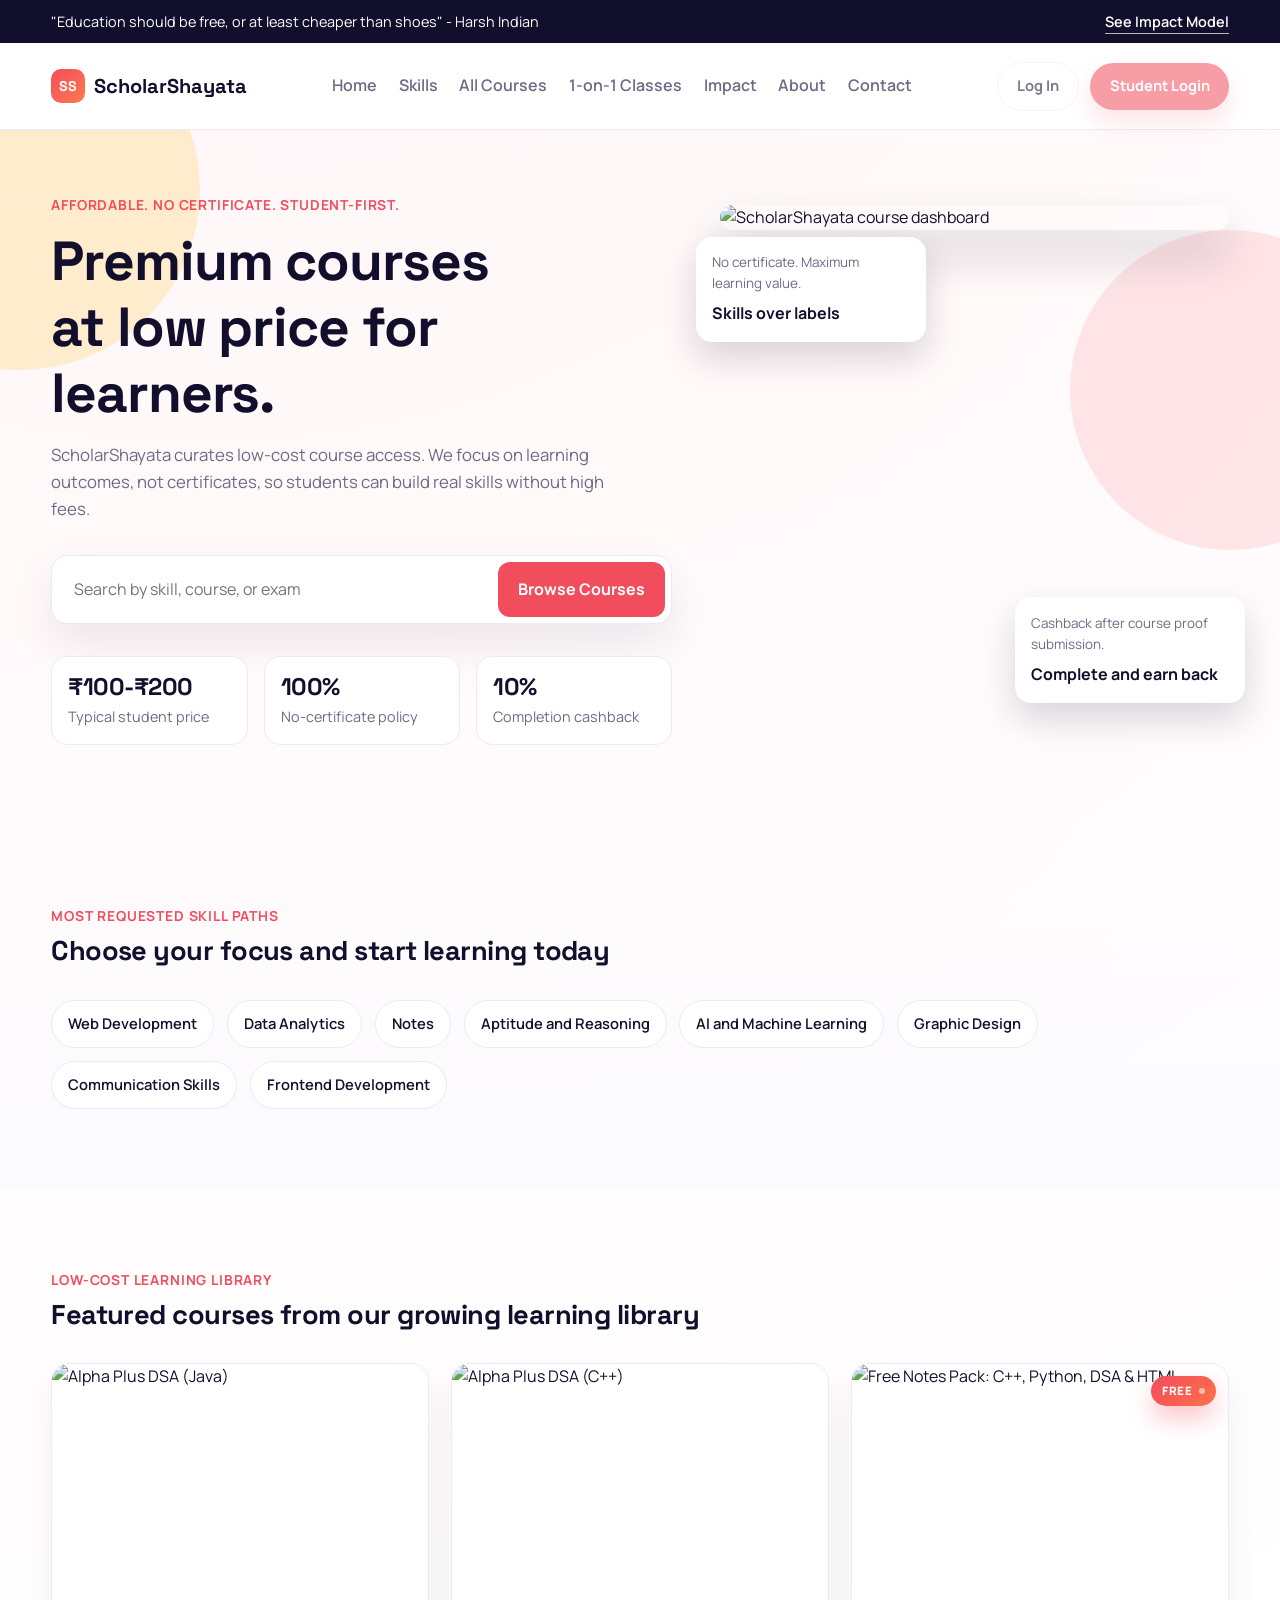
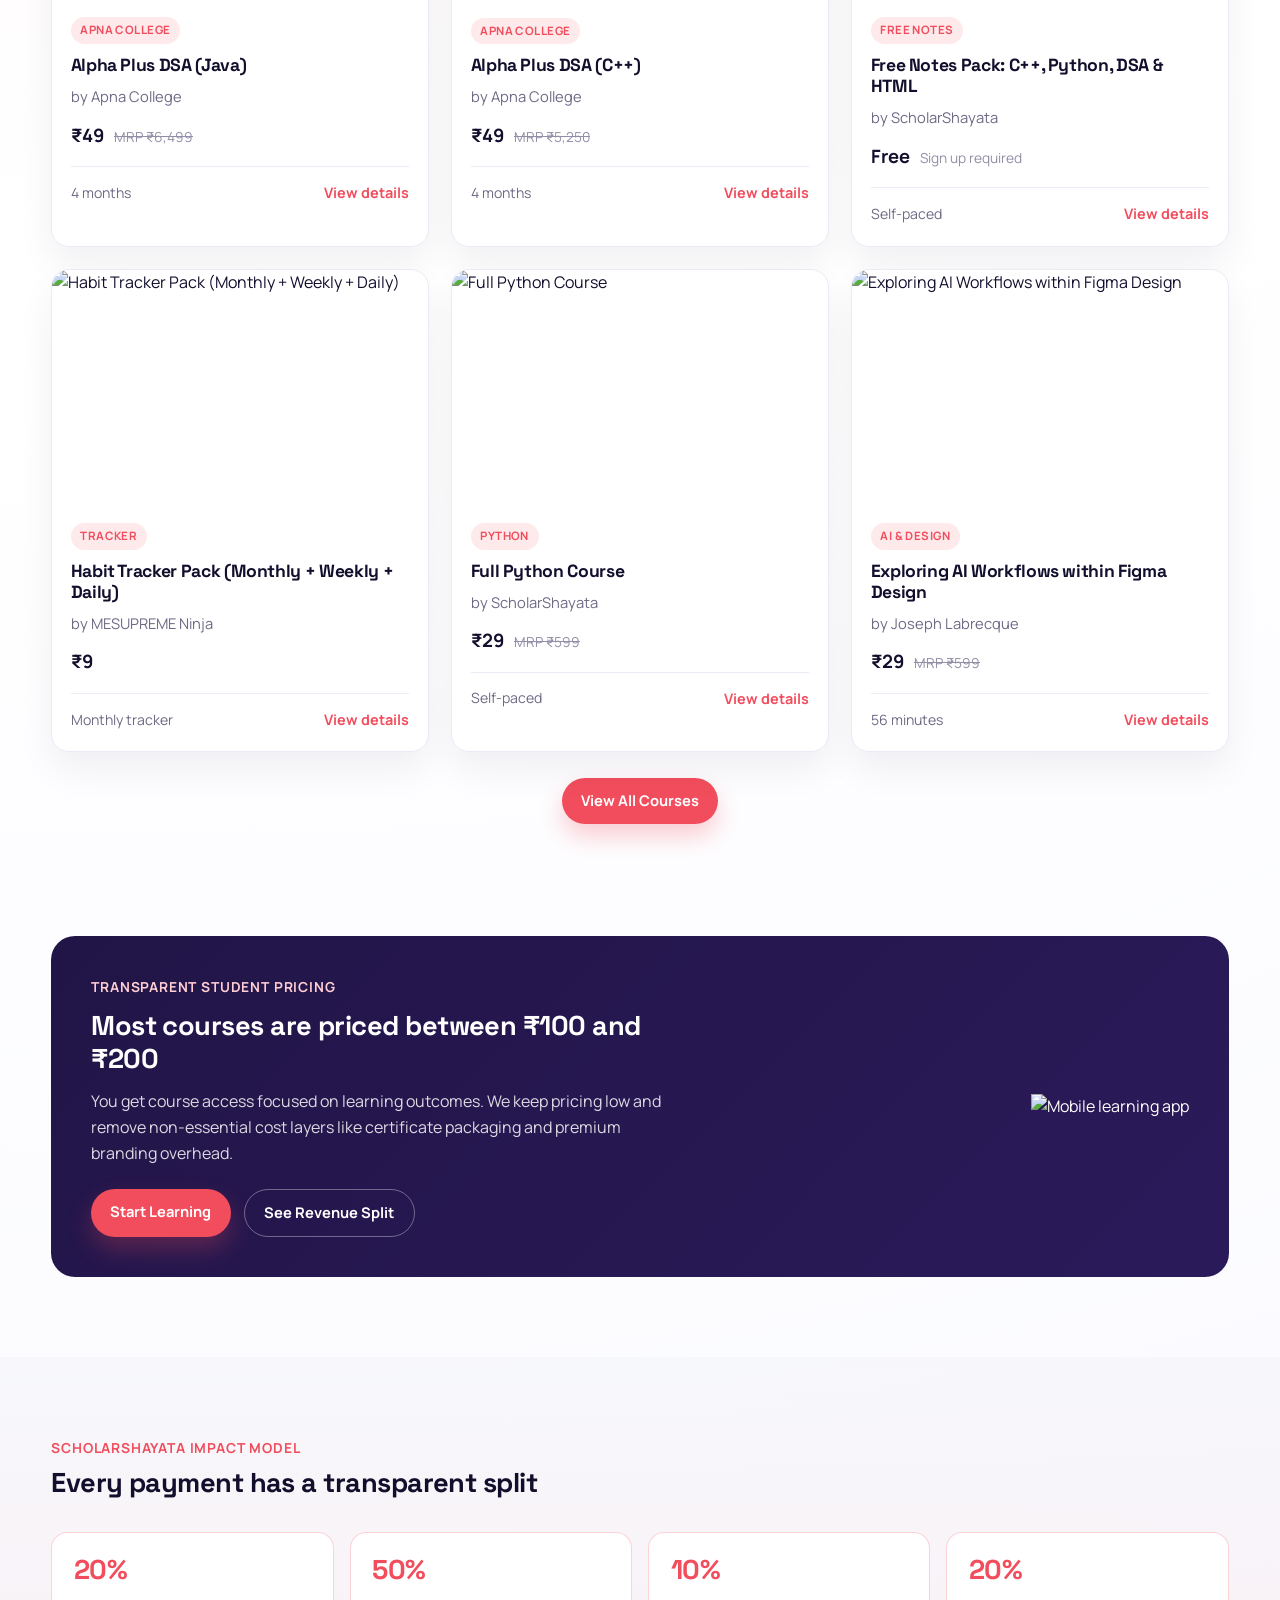
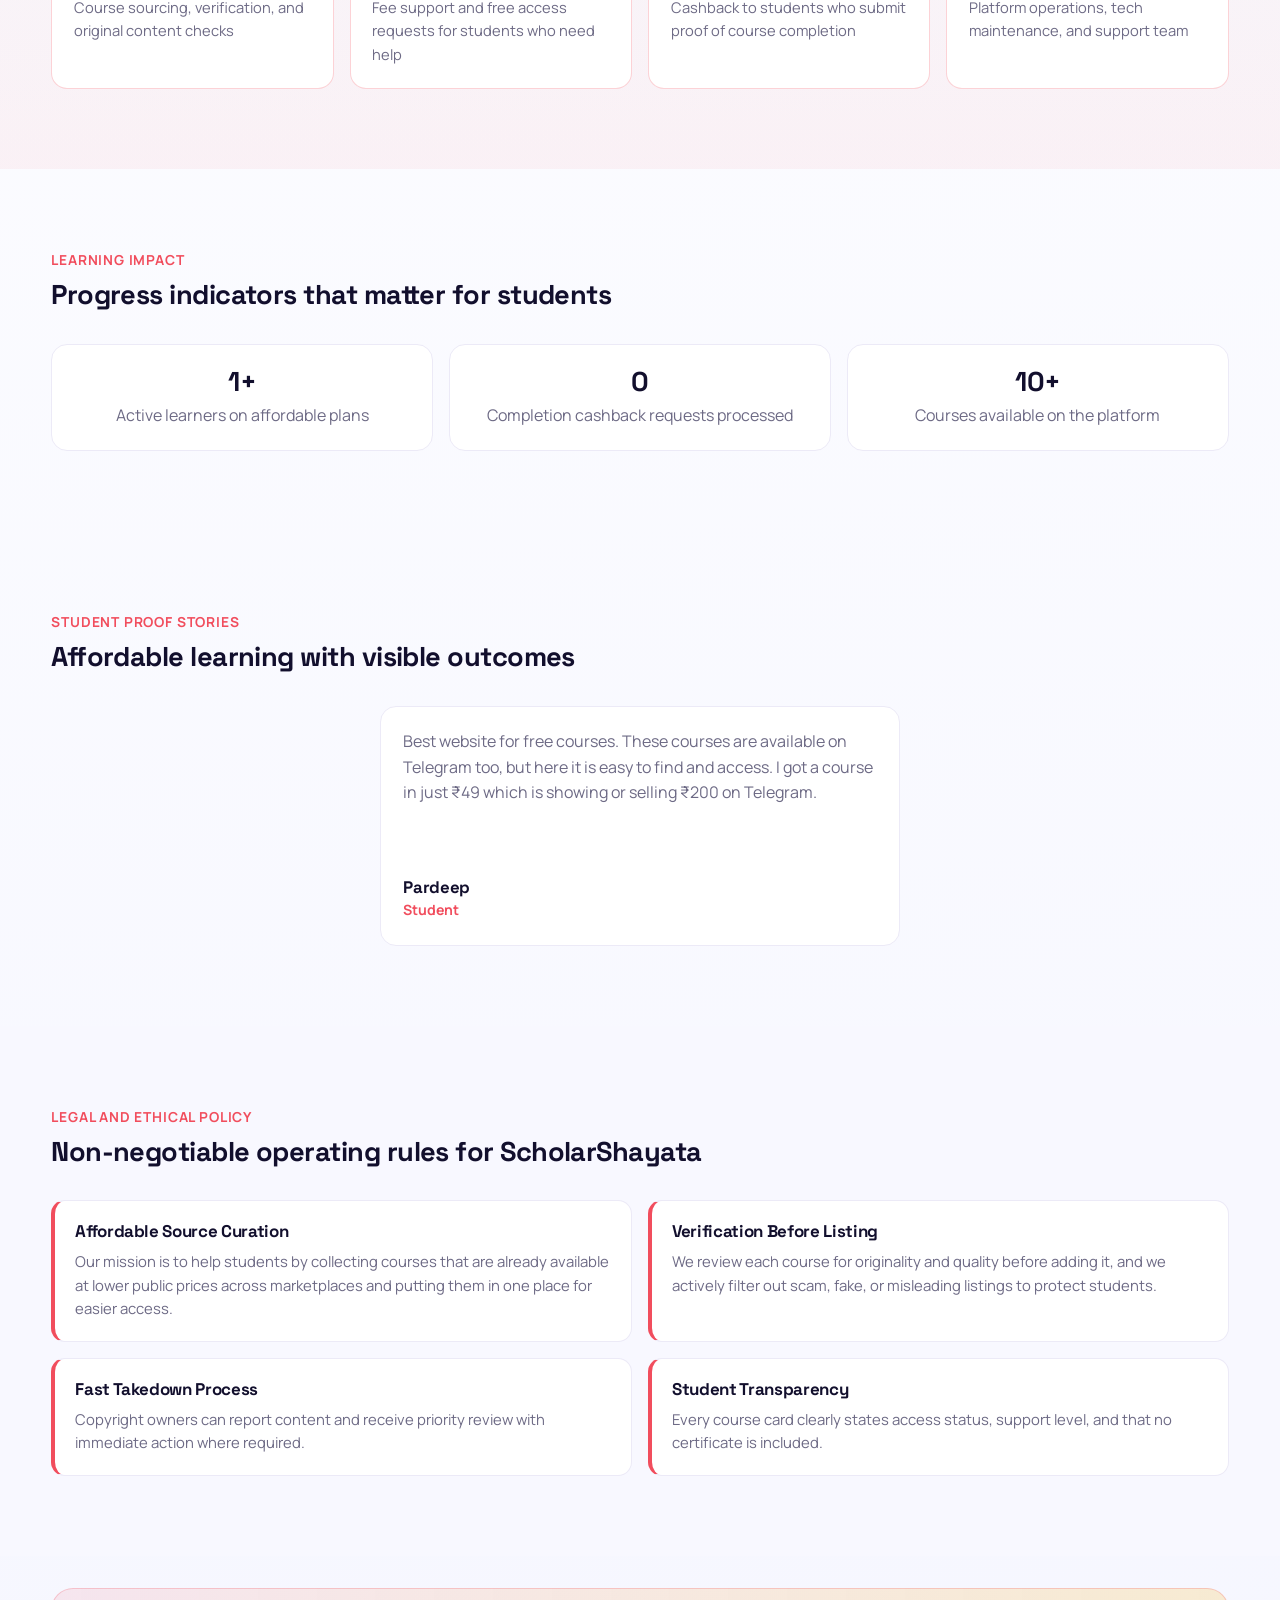
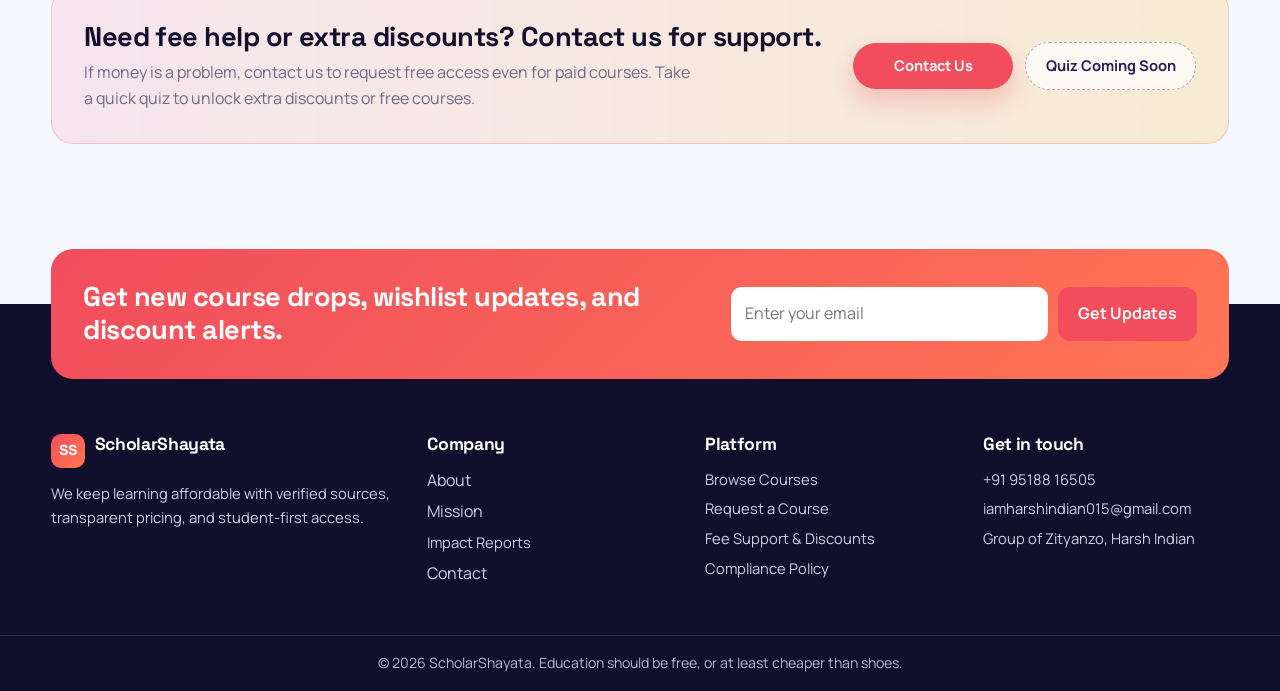
==== index.html @ f51c7b34 "Uploaded files" ====
﻿<!doctype html>
<html lang="en">
  <head>
    <meta charset="UTF-8" />
    <meta name="viewport" content="width=device-width, initial-scale=1.0" />
    <title>ScholarShayata | Affordable No-Certificate Learning</title>
    <link rel="preconnect" href="https://fonts.googleapis.com" />
    <link rel="preconnect" href="https://fonts.gstatic.com" crossorigin />
    <link
      href="https://fonts.googleapis.com/css2?family=Manrope:wght@400;500;600;700;800&family=Space+Grotesk:wght@500;700&display=swap"
      rel="stylesheet"
    />
    <link rel="stylesheet" href="style.css" />
  </head>
  <body>
    <div class="top-strip">
      <div class="container strip-content">
        <p>
          "Education should be free, or at least cheaper than shoes" - Harsh
          Indian
        </p>
        <a href="#model">See Impact Model</a>
      </div>
    </div>

    <header class="site-header" id="top">
      <div class="container nav-wrap">
        <a class="brand" href="#top">
          <span class="brand-mark">SS</span>
          <span>ScholarShayata</span>
        </a>

        <button
          class="menu-toggle"
          data-menu-button
          aria-expanded="false"
          aria-controls="site-nav"
        >
          Menu
        </button>

        <nav class="site-nav" id="site-nav" data-nav>
          <a href="#home">Home</a>
          <a href="#categories">Skills</a>
          <a href="courses.html">All Courses</a>
          <a href="one-to-one.html">1-on-1 Classes</a>
          <a href="#impact">Impact</a>
          <a href="#" data-dialog-open="about-dialog">About</a>
          <a href="#" data-dialog-open="contact-dialog">Contact</a>
        </nav>

        <div class="nav-actions">
          <a class="ghost-btn is-disabled" href="#" aria-disabled="true"
            >Log In</a
          >
          <a class="solid-btn is-disabled" href="#" aria-disabled="true"
            >Student Login</a
          >
        </div>
      </div>
    </header>

    <main>
      <section class="hero section" id="home">
        <div class="container hero-grid">
          <div class="hero-copy">
            <p class="eyebrow">Affordable. No certificate. Student-first.</p>
            <h1>Premium courses at low price for learners.</h1>
            <p class="hero-text">
              ScholarShayata curates low-cost course access. We focus on
              learning outcomes, not certificates, so students can build real
              skills without high fees.
            </p>

            <form class="search-box" action="courses.html" method="get">
              <input
                type="text"
                name="q"
                placeholder="Search by skill, course, or exam"
                aria-label="Search courses"
              />
              <button type="submit">Browse Courses</button>
            </form>

            <div class="hero-metrics">
              <article>
                <h3>₹100-₹200</h3>
                <p>Typical student price</p>
              </article>
              <article>
                <h3 class="count-up" data-count-end="100" data-count-suffix="%">
                  100%
                </h3>
                <p>No-certificate policy</p>
              </article>
              <article>
                <h3 class="count-up" data-count-end="10" data-count-suffix="%">
                  10%
                </h3>
                <p>Completion cashback</p>
              </article>
            </div>
          </div>

          <div class="hero-media">
            <img
              src="./assets/images/course_image8.jpg"
              alt="ScholarShayata course dashboard"
              class="hero-main-image"
            />

            <article class="floating-card card-one">
              <p>No certificate. Maximum learning value.</p>
              <strong>Skills over labels</strong>
            </article>

            <article class="floating-card card-two">
              <p>Cashback after course proof submission.</p>
              <strong>Complete and earn back</strong>
            </article>
          </div>
        </div>
      </section>

      <section class="topics section" id="categories">
        <div class="container">
          <div class="section-head">
            <p class="eyebrow">Most Requested Skill Paths</p>
            <h2>Choose your focus and start learning today</h2>
          </div>

          <div class="topic-pills" data-topic-pills>
            <a href="#courses" data-topic="Web Development">Web Development</a>
            <a href="#courses" data-topic="Data Analytics">Data Analytics</a>
            <a href="#courses" data-topic="Notes">Notes</a>
            <a href="#courses" data-topic="Aptitude and Reasoning"
              >Aptitude and Reasoning</a
            >
            <a href="#courses" data-topic="AI and Machine Learning"
              >AI and Machine Learning</a
            >
            <a href="#courses" data-topic="Graphic Design">Graphic Design</a>
            <a href="#courses" data-topic="Communication Skills"
              >Communication Skills</a
            >
            <a href="#courses" data-topic="Frontend Development"
              >Frontend Development</a
            >
          </div>
        </div>
      </section>

      <section class="courses section" id="courses">
        <div class="container">
          <div class="section-head">
            <p class="eyebrow">Low-Cost Learning Library</p>
            <h2>Featured courses from our growing learning library</h2>
          </div>

          <div class="course-grid" data-featured-courses></div>

          <div class="section-cta">
            <a class="solid-btn" href="courses.html">View All Courses</a>
          </div>
        </div>
      </section>

      <section class="journey section" id="pricing">
        <div class="container journey-panel">
          <div>
            <p class="eyebrow light">Transparent student pricing</p>
            <h2>Most courses are priced between ₹100 and ₹200</h2>
            <p>
              You get course access focused on learning outcomes. We keep
              pricing low and remove non-essential cost layers like certificate
              packaging and premium branding overhead.
            </p>
            <div class="journey-actions">
              <a class="solid-btn" href="#">Start Learning</a>
              <a class="ghost-btn light-border" href="#model"
                >See Revenue Split</a
              >
            </div>
          </div>
          <img src="./assets/images/view_plans.png" alt="Mobile learning app" />
        </div>
      </section>

      <section class="model section" id="model">
        <div class="container">
          <div class="section-head">
            <p class="eyebrow">ScholarShayata Impact Model</p>
            <h2>Every payment has a transparent split</h2>
          </div>

          <div class="breakdown-grid">
            <article class="breakdown-card">
              <h3 class="count-up" data-count-end="20" data-count-suffix="%">
                20%
              </h3>
              <p>Course sourcing, verification, and original content checks</p>
            </article>
            <article class="breakdown-card">
              <h3 class="count-up" data-count-end="50" data-count-suffix="%">
                50%
              </h3>
              <p>
                Fee support and free access requests for students who need help
              </p>
            </article>
            <article class="breakdown-card">
              <h3 class="count-up" data-count-end="10" data-count-suffix="%">
                10%
              </h3>
              <p>Cashback to students who submit proof of course completion</p>
            </article>
            <article class="breakdown-card">
              <h3 class="count-up" data-count-end="20" data-count-suffix="%">
                20%
              </h3>
              <p>Platform operations, tech maintenance, and support team</p>
            </article>
          </div>
        </div>
      </section>

      <section class="stats section" id="impact">
        <div class="container">
          <div class="section-head">
            <p class="eyebrow">Learning Impact</p>
            <h2>Progress indicators that matter for students</h2>
          </div>

          <div class="stats-grid">
            <article>
              <h3 class="count-up" data-count-end="1" data-count-suffix="+">
                1+
              </h3>
              <p>Active learners on affordable plans</p>
            </article>
            <article>
              <h3 class="count-up" data-count-end="0">0</h3>
              <p>Completion cashback requests processed</p>
            </article>
            <article>
              <h3 class="count-up" data-count-end="10" data-count-suffix="+">
                10+
              </h3>
              <p>Courses available on the platform</p>
            </article>
          </div>
        </div>
      </section>

      <section class="testimonials section" id="testimonials">
        <div class="container">
          <div class="section-head">
            <p class="eyebrow">Student Proof Stories</p>
            <h2>Affordable learning with visible outcomes</h2>
          </div>

          <div class="testimonial-grid">
            <article class="testimonial-card">
              <p>
                Best website for free courses. These courses are available on
                Telegram too, but here it is easy to find and access. I got a
                course in just ₹49 which is showing or selling ₹200 on Telegram.
              </p>
              <div>
                <h3>Pardeep</h3>
                <span>Student</span>
              </div>
            </article>
          </div>
        </div>
      </section>

      <section class="compliance section" id="compliance">
        <div class="container">
          <div class="section-head">
            <p class="eyebrow">Legal and Ethical Policy</p>
            <h2>Non-negotiable operating rules for ScholarShayata</h2>
          </div>

          <div class="compliance-grid">
            <article class="compliance-card">
              <h3>Affordable Source Curation</h3>
              <p>
                Our mission is to help students by collecting courses that are
                already available at lower public prices across marketplaces and
                putting them in one place for easier access.
              </p>
            </article>
            <article class="compliance-card">
              <h3>Verification Before Listing</h3>
              <p>
                We review each course for originality and quality before adding
                it, and we actively filter out scam, fake, or misleading
                listings to protect students.
              </p>
            </article>
            <article class="compliance-card">
              <h3>Fast Takedown Process</h3>
              <p>
                Copyright owners can report content and receive priority review
                with immediate action where required.
              </p>
            </article>
            <article class="compliance-card">
              <h3>Student Transparency</h3>
              <p>
                Every course card clearly states access status, support level,
                and that no certificate is included.
              </p>
            </article>
          </div>
        </div>
      </section>

      <section class="quiz section">
        <div class="container quiz-panel">
          <div class="quiz-copy">
            <h2>Need fee help or extra discounts? Contact us for support.</h2>
            <p>
              If money is a problem, contact us to request free access even for
              paid courses. Take a quick quiz to unlock extra discounts or free
              courses.
            </p>
          </div>
          <div class="quiz-actions">
            <a class="solid-btn" href="#" data-dialog-open="contact-dialog"
              >Contact Us</a
            >
            <a class="ghost-btn light-border is-disabled" href="#"
              >Quiz Coming Soon</a
            >
          </div>
        </div>
      </section>
    </main>

    <footer class="site-footer" id="contact">
      <section class="newsletter">
        <div class="container newsletter-panel">
          <h2>Get new course drops, wishlist updates, and discount alerts.</h2>
          <form action="#" method="post">
            <input
              type="email"
              placeholder="Enter your email"
              aria-label="Email"
            />
            <button type="submit">Get Updates</button>
          </form>
        </div>
      </section>

      <div class="container footer-grid">
        <article>
          <div class="footer-brand">
            <span class="brand-mark">SS</span>
            <h3>ScholarShayata</h3>
          </div>
          <p>
            We keep learning affordable with verified sources, transparent
            pricing, and student-first access.
          </p>
        </article>

        <article>
          <h3>Company</h3>
          <button
            type="button"
            class="footer-link-btn"
            data-dialog-open="about-dialog"
          >
            About
          </button>
          <button
            type="button"
            class="footer-link-btn"
            data-dialog-open="mission-dialog"
          >
            Mission
          </button>
          <a href="#impact">Impact Reports</a>
          <button
            type="button"
            class="footer-link-btn"
            data-dialog-open="contact-dialog"
          >
            Contact
          </button>
        </article>

        <article>
          <h3>Platform</h3>
          <a href="#courses">Browse Courses</a>
          <a href="#">Request a Course</a>
          <a href="#">Fee Support & Discounts</a>
          <a href="#compliance">Compliance Policy</a>
        </article>

        <article>
          <h3>Get in touch</h3>
          <a href="tel:+919518816505">+91 95188 16505</a>
          <a href="mailto:iamharshindian015@gmail.com"
            >iamharshindian015@gmail.com</a
          >
          <p>Group of Zityanzo, Harsh Indian</p>
        </article>
      </div>

      <div class="copyright">
        <p>
          &copy; <span id="year"></span> ScholarShayata. Education should be
          free, or at least cheaper than shoes.
        </p>
      </div>
    </footer>

    <div
      class="dialog-overlay"
      data-dialog="about-dialog"
      role="dialog"
      aria-modal="true"
      aria-labelledby="about-dialog-title"
      hidden
    >
      <div class="dialog-card" role="document">
        <button
          type="button"
          class="dialog-close"
          data-dialog-close
          aria-label="Close dialog"
        >
          &times;
        </button>

        <div class="dialog-brand">
          <span class="brand-mark">SS</span>
          <div>
            <p class="dialog-brand-name">ScholarShayata</p>
            <p class="dialog-brand-tagline">
              Education should be free, or at least cheaper than shoes.
            </p>
          </div>
        </div>

        <h2 id="about-dialog-title">About ScholarShayata</h2>
        <p>
          First of all, thanks to Lord Krishna for giving me this idea and
          direction.
        </p>

        <p>
          I am Harsh Indian, an educator at Hartron, and I created
          ScholarShayata for students who want to learn and improve their skills
          but cannot afford high-priced courses.
        </p>
        <p>
          While teaching, I kept seeing the same problem again and again:
          serious students were ready to work hard, but pricing blocked their
          learning path. Many learners from financially limited backgrounds had
          to skip valuable skill courses even when those skills could change
          their future.
        </p>
        <p>
          I also observed that many course bundles are already circulating on
          Telegram and other online platforms at much lower prices, often half
          of the original amount or around Rs 400 to Rs 500. Students still try
          to buy from such places, but many cannot find trusted sources and are
          frequently trapped in fraud or fake delivery.
        </p>
        <p class="dialog-highlight">
          My main intention is not to build a money-making business. My first
          priority is to help students access learning at affordable cost.
        </p>
        <p>
          I understand this area can raise legal and ethical concerns, and I
          take that seriously. ScholarShayata is being shaped to stay
          transparent, reduce fraud for students, and operate in a responsible
          direction over time.
        </p>
        <p>
          In simple words: if taking from others is wrong, then exploitation and
          fraud against students is also wrong. This platform exists to protect
          learners and make skill education more reachable.
        </p>
      </div>
    </div>

    <div
      class="dialog-overlay"
      data-dialog="mission-dialog"
      role="dialog"
      aria-modal="true"
      aria-labelledby="mission-dialog-title"
      hidden
    >
      <div class="dialog-card" role="document">
        <button
          type="button"
          class="dialog-close"
          data-dialog-close
          aria-label="Close dialog"
        >
          &times;
        </button>

        <div class="dialog-brand">
          <span class="brand-mark">SS</span>
          <div>
            <p class="dialog-brand-name">ScholarShayata</p>
            <p class="dialog-brand-tagline">
              Education should be free, or at least cheaper than shoes.
            </p>
          </div>
        </div>

        <h2 id="mission-dialog-title">Our Mission</h2>

        <p>
          Our mission is simple: help students build skills through affordable
          courses when high prices become a barrier.
        </p>
        <p class="dialog-highlight">
          Our main priority is to help students, not to make money.
        </p>
        <p>
          Revenue, payouts, and donations are intended to stay transparent so
          students can trust the platform. ScholarShayata is designed as a
          non-profit style initiative focused on access and skill growth.
        </p>
      </div>
    </div>

    <div
      class="dialog-overlay"
      data-dialog="contact-dialog"
      role="dialog"
      aria-modal="true"
      aria-labelledby="contact-dialog-title"
      hidden
    >
      <div class="dialog-card contact-dialog-card" role="document">
        <button
          type="button"
          class="dialog-close"
          data-dialog-close
          aria-label="Close dialog"
        >
          &times;
        </button>

        <div class="dialog-brand">
          <span class="brand-mark">SS</span>
          <div>
            <p class="dialog-brand-name">ScholarShayata</p>
            <p class="dialog-brand-tagline">
              Education should be free, or at least cheaper than shoes.
            </p>
          </div>
        </div>

        <h2 id="contact-dialog-title" data-contact-dialog-title>
          We will contact you ASAP
        </h2>
        <p>
          Fill this form and we will connect with you quickly. Share your basic
          details and choose one preferred contact method.
        </p>

        <form class="contact-dialog-form" data-contact-form>
          <input
            type="hidden"
            name="form_title"
            value="We will contact you ASAP"
            data-contact-form-title
          />
          <input
            type="hidden"
            name="request_type"
            value="general"
            data-contact-request-type
          />
          <input type="hidden" name="course_title" value="" data-course-title />
          <input type="hidden" name="course_price" value="" data-course-price />
          <input
            type="hidden"
            name="payment_method"
            value=""
            data-payment-method
          />
          <label class="form-field">
            <span>Name</span>
            <input
              type="text"
              name="name"
              placeholder="Enter your name"
              required
            />
          </label>

          <fieldset class="contact-method gender-method">
            <legend>Gender</legend>

            <label class="contact-method-option">
              <input type="radio" name="gender" value="male" required />
              <span>Male</span>
            </label>

            <label class="contact-method-option">
              <input type="radio" name="gender" value="female" required />
              <span>Female</span>
            </label>

            <label class="contact-method-option">
              <input type="radio" name="gender" value="other" required />
              <span>Other</span>
            </label>
          </fieldset>

          <fieldset class="contact-method">
            <legend>Preferred Contact Method</legend>

            <label class="contact-method-option">
              <input
                type="radio"
                name="contact_method"
                value="email"
                checked
                required
              />
              <span>Email</span>
            </label>

            <label class="contact-method-option">
              <input type="radio" name="contact_method" value="phone" />
              <span>WhatsApp Number</span>
            </label>
          </fieldset>

          <label class="form-field" data-contact-field="email">
            <span>Email Address</span>
            <input
              type="email"
              name="email"
              placeholder="Enter your email"
              autocomplete="email"
              required
            />
          </label>

          <label class="form-field" data-contact-field="phone" hidden>
            <span>WhatsApp Number</span>
            <input
              type="tel"
              name="phone"
              placeholder="Enter your WhatsApp number"
              inputmode="numeric"
              pattern="[0-9]{10}"
            />
          </label>

          <button type="submit" class="solid-btn contact-submit">Submit</button>
          <p
            class="contact-form-message"
            data-contact-message
            aria-live="polite"
          >
            &nbsp;
          </p>
        </form>

        <div class="dialog-contact-links">
          <h3>Direct Contact</h3>
          <div class="dialog-contact-icons">
            <a
              class="icon-link"
              href="tel:+919518816505"
              aria-label="Call +91 95188 16505"
              title="+91 95188 16505"
            >
              <svg viewBox="0 0 24 24" aria-hidden="true">
                <path
                  d="M6.7 3.3 9.2 2l3 4.4-2.2 2.2a14.9 14.9 0 0 0 5.4 5.4l2.2-2.2 4.4 3-1.3 2.5a2.4 2.4 0 0 1-2.5 1.3c-7.2-1.2-12.8-6.8-14-14a2.4 2.4 0 0 1 1.3-2.3Z"
                />
              </svg>
            </a>
            <a
              class="icon-link"
              href="mailto:iamharshindian015@gmail.com"
              aria-label="Email iamharshindian015@gmail.com"
              title="iamharshindian015@gmail.com"
            >
              <svg viewBox="0 0 24 24" aria-hidden="true">
                <rect x="3" y="5" width="18" height="14" rx="2" />
                <path d="m4 7 8 6 8-6" />
              </svg>
            </a>
            <a
              class="icon-link"
              href="https://www.instagram.com/harshxindian"
              target="_blank"
              rel="noopener noreferrer"
              aria-label="Instagram @harshxindian"
              title="@harshxindian"
            >
              <svg viewBox="0 0 24 24" aria-hidden="true">
                <rect x="3" y="3" width="18" height="18" rx="5" />
                <circle cx="12" cy="12" r="4.2" />
                <circle cx="17.3" cy="6.7" r="1.1" />
              </svg>
            </a>
          </div>
        </div>
      </div>
    </div>

    <div
      class="dialog-overlay"
      data-dialog="course-details-dialog"
      role="dialog"
      aria-modal="true"
      aria-labelledby="course-details-title"
      hidden
    >
      <div class="dialog-card course-details-dialog-card" role="document">
        <button
          type="button"
          class="dialog-close"
          data-dialog-close
          aria-label="Close dialog"
        >
          &times;
        </button>

        <div class="dialog-brand">
          <span class="brand-mark">SS</span>
          <div>
            <p class="dialog-brand-name">ScholarShayata</p>
            <p class="dialog-brand-tagline">
              Education should be free, or at least cheaper than shoes.
            </p>
          </div>
        </div>

        <h2 id="course-details-title">Course Details</h2>
        <p class="course-dialog-subtitle" data-course-dialog-subtitle>
          Detailed overview
        </p>
        <div data-course-dialog-content></div>
      </div>
    </div>

    <script src="courses-data.js"></script>
    <script src="https://cdn.jsdelivr.net/npm/@emailjs/browser@4/dist/email.min.js"></script>
    <script src="https://cdn.jsdelivr.net/npm/qrcodejs@1.0.0/qrcode.min.js"></script>
    <script src="script.js"></script>
  </body>
</html>
---- style.css ----
﻿:root {
  --ink: #120f2d;
  --ink-soft: #6d6a85;
  --accent: #f14d5d;
  --accent-dark: #d73146;
  --accent-warm: #ffb606;
  --surface: #ffffff;
  --surface-alt: #f8f8ff;
  --line: #eceaf7;
  --shadow: 0 20px 45px rgba(18, 15, 45, 0.08);
  --font-main: "Manrope", sans-serif;
  --font-accent: "Space Grotesk", sans-serif;
}

* {
  box-sizing: border-box;
  margin: 0;
  padding: 0;
}

html {
  scroll-behavior: smooth;
}

body {
  background: radial-gradient(circle at 15% -10%, #fff4f6 0, #fff 40%, #f4f5ff 100%);
  color: var(--ink);
  font-family: var(--font-main);
  line-height: 1.6;
}

body.dialog-open {
  overflow: hidden;
}

img {
  display: block;
  max-width: 100%;
}

a {
  color: inherit;
  text-decoration: none;
}

.container {
  margin-inline: auto;
  width: min(1180px, 92%);
}

.section {
  padding: 5rem 0;
}

.eyebrow {
  color: var(--accent);
  font-size: 0.86rem;
  font-weight: 700;
  letter-spacing: 0.06em;
  margin-bottom: 0.75rem;
  text-transform: uppercase;
}

.eyebrow.light {
  color: #ffced3;
}

h1,
h2,
h3 {
  font-family: var(--font-accent);
  letter-spacing: -0.02em;
  line-height: 1.2;
}

h2 {
  font-size: clamp(1.7rem, 2.1vw, 2.4rem);
}

.section-head {
  margin-bottom: 2rem;
}

.section-head p {
  margin-bottom: 0.5rem;
}

.section-head h2 {
  max-width: 50rem;
}

.section-cta {
  display: flex;
  justify-content: center;
  margin-top: 1.6rem;
}

.top-strip {
  background: var(--ink);
  color: #fff;
  font-size: 0.9rem;
  padding: 0.6rem 0;
}

.strip-content {
  align-items: center;
  display: flex;
  gap: 1rem;
  justify-content: space-between;
}

.strip-content a {
  border-bottom: 1px solid rgba(255, 255, 255, 0.7);
  font-weight: 600;
}

.site-header {
  background: rgba(255, 255, 255, 0.95);
  border-bottom: 1px solid var(--line);
  position: sticky;
  top: 0;
  z-index: 10;
}

.nav-wrap {
  align-items: center;
  display: flex;
  gap: 1.5rem;
  justify-content: space-between;
  min-height: 86px;
}

.brand {
  align-items: center;
  display: inline-flex;
  font-family: var(--font-accent);
  font-size: 1.25rem;
  font-weight: 700;
  gap: 0.55rem;
}

.brand-mark {
  align-items: center;
  background: linear-gradient(135deg, var(--accent), #ff7a4d);
  border-radius: 10px;
  color: #fff;
  display: inline-flex;
  font-size: 0.88rem;
  font-weight: 800;
  height: 34px;
  justify-content: center;
  letter-spacing: 0.02em;
  width: 34px;
}

.site-nav {
  align-items: center;
  display: flex;
  gap: 1.35rem;
}

.site-nav a {
  color: var(--ink-soft);
  font-weight: 600;
  transition: color 0.2s ease;
}

.site-nav a:hover {
  color: var(--accent);
}

.site-nav a.active {
  color: var(--accent);
}

.nav-actions {
  align-items: center;
  display: flex;
  gap: 0.7rem;
}

.solid-btn,
.ghost-btn {
  border-radius: 999px;
  display: inline-flex;
  font-size: 0.92rem;
  font-weight: 700;
  justify-content: center;
  padding: 0.72rem 1.2rem;
  transition: transform 0.2s ease, box-shadow 0.2s ease, color 0.2s ease,
    background-color 0.2s ease;
}

.solid-btn {
  background: var(--accent);
  border: 0;
  box-shadow: 0 12px 25px rgba(241, 77, 93, 0.28);
  color: #fff;
  cursor: pointer;
}

.solid-btn:hover {
  background: var(--accent-dark);
  transform: translateY(-2px);
}

.ghost-btn {
  border: 1px solid var(--line);
  color: var(--ink);
}

.ghost-btn:hover {
  border-color: rgba(18, 15, 45, 0.22);
  box-shadow: var(--shadow);
  transform: translateY(-2px);
}

.is-disabled {
  cursor: not-allowed;
  opacity: 0.55;
  pointer-events: none;
  transform: none;
}

.is-disabled:hover {
  box-shadow: none;
  transform: none;
}

.ghost-btn.light-border {
  border-color: rgba(255, 255, 255, 0.35);
  color: #fff;
}

.menu-toggle {
  background: transparent;
  border: 1px solid var(--line);
  border-radius: 10px;
  color: var(--ink);
  display: none;
  font-family: var(--font-main);
  font-weight: 700;
  padding: 0.5rem 0.85rem;
}

.hero {
  overflow: hidden;
  padding-top: 4rem;
  position: relative;
}

.hero::before,
.hero::after {
  border-radius: 999px;
  content: "";
  filter: blur(0.5px);
  position: absolute;
  z-index: -1;
}

.hero::before {
  background: rgba(255, 182, 6, 0.18);
  height: 360px;
  left: -160px;
  top: -120px;
  width: 360px;
}

.hero::after {
  background: rgba(241, 77, 93, 0.12);
  height: 320px;
  right: -110px;
  top: 100px;
  width: 320px;
}

.hero-grid {
  align-items: center;
  display: grid;
  gap: 3rem;
  grid-template-columns: 1.1fr 0.9fr;
}

.hero-copy h1 {
  font-size: clamp(2.1rem, 4.3vw, 4rem);
  margin-bottom: 1rem;
  max-width: 13ch;
}

.hero-text {
  color: var(--ink-soft);
  font-size: 1.05rem;
  margin-bottom: 2rem;
  max-width: 56ch;
}

.search-box {
  background: var(--surface);
  border: 1px solid #ece8f6;
  border-radius: 16px;
  box-shadow: var(--shadow);
  display: flex;
  margin-bottom: 2rem;
  padding: 0.4rem;
}

.search-box input {
  background: transparent;
  border: 0;
  color: var(--ink);
  flex: 1;
  font: inherit;
  min-width: 0;
  outline: none;
  padding: 0.9rem 0.95rem;
}

.search-box button,
.newsletter-panel button {
  background: var(--accent);
  border: 0;
  border-radius: 12px;
  color: #fff;
  cursor: pointer;
  font: inherit;
  font-weight: 700;
  padding: 0.9rem 1.25rem;
}

.search-box button:hover,
.newsletter-panel button:hover {
  background: var(--accent-dark);
}

.hero-metrics {
  display: grid;
  gap: 1rem;
  grid-template-columns: repeat(3, minmax(0, 1fr));
}

.hero-metrics article {
  background: #fff;
  border: 1px solid var(--line);
  border-radius: 16px;
  padding: 1rem;
}

.hero-metrics h3 {
  color: var(--ink);
  font-size: 1.5rem;
}

.hero-metrics p {
  color: var(--ink-soft);
  font-size: 0.9rem;
  margin-top: 0.2rem;
}

.hero-media {
  min-height: 530px;
  position: relative;
}

.hero-main-image {
  border-radius: 30px;
  box-shadow: 0 25px 45px rgba(18, 15, 45, 0.18);
  height: 100%;
  object-fit: cover;
  width: 100%;
}

.floating-card {
  background: #fff;
  border-radius: 16px;
  box-shadow: 0 16px 35px rgba(18, 15, 45, 0.16);
  max-width: 230px;
  padding: 0.95rem 1rem;
  position: absolute;
}

.floating-card p {
  color: var(--ink-soft);
  font-size: 0.84rem;
}

.floating-card strong {
  color: var(--ink);
  display: inline-block;
  margin-top: 0.4rem;
}

.card-one {
  left: -1.5rem;
  top: 2rem;
}

.card-two {
  bottom: 2rem;
  right: -1rem;
}

.mini-users {
  display: flex;
  margin-top: 0.65rem;
}

.mini-users img {
  border: 2px solid #fff;
  border-radius: 50%;
  height: 38px;
  margin-right: -10px;
  width: 38px;
}

.topics {
  background: linear-gradient(180deg, transparent, rgba(250, 250, 255, 0.8));
}

.topic-pills {
  display: flex;
  flex-wrap: wrap;
  gap: 0.8rem;
}

.topic-pills a {
  background: #fff;
  border: 1px solid var(--line);
  border-radius: 999px;
  font-size: 0.92rem;
  font-weight: 600;
  padding: 0.7rem 1rem;
  transition: all 0.2s ease;
}

.topic-pills a:hover {
  background: var(--accent);
  border-color: var(--accent);
  color: #fff;
}

.centered-title {
  margin-bottom: 1.8rem;
  text-align: center;
}

.partner-row {
  align-items: center;
  display: flex;
  flex-wrap: wrap;
  gap: 1rem;
  justify-content: center;
}

.partner-chip {
  background: #fff;
  border: 1px solid var(--line);
  border-radius: 999px;
  color: var(--ink);
  display: inline-flex;
  font-size: 0.9rem;
  font-weight: 700;
  padding: 0.65rem 1rem;
}

.course-grid {
  display: grid;
  gap: 1.4rem;
  grid-template-columns: repeat(3, minmax(0, 1fr));
}

.course-card {
  background: #fff;
  border: 1px solid var(--line);
  border-radius: 18px;
  box-shadow: 0 18px 36px rgba(18, 15, 45, 0.06);
  overflow: hidden;
  position: relative;
  transition: transform 0.2s ease, box-shadow 0.2s ease;
}

.course-card:hover {
  box-shadow: 0 22px 40px rgba(18, 15, 45, 0.12);
  transform: translateY(-5px);
}

.course-card img {
  aspect-ratio: 16 / 10;
  object-fit: cover;
  width: 100%;
}

.free-badge {
  align-items: center;
  background: linear-gradient(135deg, #f14d5d, #ff7048);
  border-radius: 999px;
  box-shadow: 0 12px 24px rgba(241, 77, 93, 0.32);
  color: #fff;
  display: inline-flex;
  font-size: 0.72rem;
  font-weight: 800;
  letter-spacing: 0.06em;
  padding: 0.35rem 0.7rem;
  position: absolute;
  right: 12px;
  text-transform: uppercase;
  top: 12px;
  z-index: 2;
}

.free-badge::after {
  content: "";
  background: rgba(255, 255, 255, 0.55);
  border-radius: 999px;
  display: inline-block;
  height: 6px;
  margin-left: 6px;
  animation: freePulse 1.6s ease-out infinite;
  width: 6px;
}

@keyframes freePulse {
  0% {
    box-shadow: 0 0 0 0 rgba(255, 255, 255, 0.55);
    transform: scale(1);
  }
  70% {
    box-shadow: 0 0 0 8px rgba(255, 255, 255, 0);
    transform: scale(1.15);
  }
  100% {
    box-shadow: 0 0 0 0 rgba(255, 255, 255, 0);
    transform: scale(1);
  }
}

@media (prefers-reduced-motion: reduce) {
  .free-badge::after {
    animation: none;
  }
}

.course-card.placeholder {
  background: #fbf9ff;
  border: 1px dashed #e0d8f1;
  box-shadow: none;
  cursor: default;
  opacity: 0.75;
  pointer-events: none;
  position: relative;
}

.course-card.placeholder:hover {
  box-shadow: none;
  transform: none;
}

.course-card.placeholder .placeholder-media {
  aspect-ratio: 16 / 10;
  background: linear-gradient(120deg, rgba(241, 77, 93, 0.18), rgba(255, 255, 255, 0));
  overflow: hidden;
  width: 100%;
}

.course-card.placeholder .placeholder-media::after {
  content: "";
  position: absolute;
  inset: 0;
  background:
    linear-gradient(120deg, rgba(255, 255, 255, 0) 0%, rgba(255, 255, 255, 0.6) 45%, rgba(255, 255, 255, 0) 90%);
  transform: translateX(-120%);
  animation: placeholderSweep 2.8s ease-in-out infinite;
}

.course-card.placeholder::after {
  content: "Coming Soon";
  position: absolute;
  top: 14px;
  left: 14px;
  background: rgba(92, 74, 172, 0.12);
  border: 1px solid rgba(92, 74, 172, 0.28);
  border-radius: 999px;
  color: #4f3d92;
  font-size: 0.7rem;
  font-weight: 700;
  letter-spacing: 0.06em;
  padding: 0.28rem 0.6rem;
  text-transform: uppercase;
}

.course-card.placeholder .placeholder-link::after {
  content: "";
  display: inline-block;
  margin-left: 8px;
  height: 6px;
  width: 6px;
  border-radius: 50%;
  background: #b6adc9;
  animation: placeholderPulse 1.6s ease-in-out infinite;
}

@keyframes placeholderSweep {
  0% {
    transform: translateX(-120%);
  }
  60% {
    transform: translateX(120%);
  }
  100% {
    transform: translateX(120%);
  }
}

@keyframes placeholderPulse {
  0% {
    transform: scale(0.9);
    opacity: 0.55;
  }
  50% {
    transform: scale(1.2);
    opacity: 1;
  }
  100% {
    transform: scale(0.9);
    opacity: 0.55;
  }
}

@media (prefers-reduced-motion: reduce) {
  .course-card.placeholder .placeholder-media::after,
  .course-card.placeholder .placeholder-link::after {
    animation: none;
  }
}

.course-card.placeholder .tag {
  background: rgba(92, 74, 172, 0.12);
  color: #4f3d92;
}

.course-card.placeholder .price,
.course-card.placeholder .old-price,
.course-card.placeholder .placeholder-link {
  color: var(--ink-soft);
}

.course-card.placeholder .placeholder-link {
  font-weight: 700;
}

.course-body {
  padding: 1.1rem 1.15rem 1.25rem;
}

.course-body .tag {
  background: rgba(241, 77, 93, 0.12);
  border-radius: 999px;
  color: var(--accent);
  display: inline-block;
  font-size: 0.72rem;
  font-weight: 700;
  letter-spacing: 0.04em;
  margin-bottom: 0.7rem;
  padding: 0.25rem 0.6rem;
  text-transform: uppercase;
}

.course-body h3 {
  font-size: 1.1rem;
}

.course-body p {
  color: var(--ink-soft);
  font-size: 0.92rem;
  margin-top: 0.55rem;
}

.course-snippet {
  line-height: 1.5;
}

.price-row {
  align-items: baseline;
  display: flex;
  gap: 0.65rem;
  margin-top: 0.75rem;
}

.price {
  color: var(--ink);
  font-size: 1.15rem;
}

.old-price {
  color: #928ea7;
  font-size: 0.86rem;
  text-decoration: line-through;
}

.old-price.note {
  text-decoration: none;
}

.card-footer {
  align-items: center;
  border-top: 1px solid var(--line);
  display: flex;
  justify-content: space-between;
  margin-top: 1rem;
  padding-top: 0.9rem;
}

.card-footer span {
  color: var(--ink-soft);
  font-size: 0.88rem;
}

.card-footer a {
  color: var(--accent);
  font-size: 0.9rem;
  font-weight: 700;
}

.empty-courses {
  background: #fff;
  border: 1px dashed var(--line);
  border-radius: 14px;
  color: var(--ink-soft);
  font-size: 0.95rem;
  padding: 1.1rem;
  text-align: center;
}

.courses-hero {
  padding-bottom: 2.2rem;
}

.courses-page-main .courses-hero.section {
  padding-top: clamp(1.8rem, 4vw, 3rem);
  padding-bottom: clamp(0.9rem, 2vw, 1.4rem);
}

.courses-page-main .courses-directory.section {
  padding-top: clamp(1rem, 2.4vw, 1.8rem);
}

.courses-page-main .hero-text code,
.courses-hint code {
  background: #f4f1ff;
  border: 1px solid #e5defd;
  border-radius: 6px;
  color: #2f1d63;
  font-family: ui-monospace, "Cascadia Code", "Segoe UI Mono", monospace;
  font-size: 0.82em;
  padding: 0.1rem 0.35rem;
}

.courses-toolbar {
  display: grid;
  gap: 0.8rem;
  grid-template-columns: 1.7fr 1fr;
  margin-bottom: 1rem;
}

.toolbar-field {
  display: grid;
  gap: 0.35rem;
}

.toolbar-field span {
  color: var(--ink);
  font-size: 0.88rem;
  font-weight: 700;
}

.toolbar-field input,
.toolbar-field select {
  background: #fff;
  border: 1px solid #dfdcec;
  border-radius: 11px;
  color: var(--ink);
  font: inherit;
  min-height: 44px;
  outline: none;
  padding: 0.72rem 0.85rem;
}

.toolbar-field input:focus,
.toolbar-field select:focus {
  border-color: var(--accent);
  box-shadow: 0 0 0 3px rgba(241, 77, 93, 0.14);
}

.category-filters {
  display: flex;
  flex-wrap: wrap;
  gap: 0.55rem;
  margin-bottom: 1rem;
}

.filter-chip {
  background: #fff;
  border: 1px solid #dfdcec;
  border-radius: 999px;
  color: var(--ink-soft);
  cursor: pointer;
  font: inherit;
  font-size: 0.84rem;
  font-weight: 700;
  padding: 0.42rem 0.8rem;
  transition: all 0.2s ease;
}

.filter-chip:hover,
.filter-chip.active {
  background: rgba(241, 77, 93, 0.12);
  border-color: var(--accent);
  color: var(--accent);
}

.courses-meta {
  align-items: center;
  display: flex;
  gap: 0.8rem;
  justify-content: space-between;
  margin-bottom: 1rem;
}

.courses-meta p {
  margin: 0;
}

#courses-count {
  color: var(--ink);
  font-size: 0.95rem;
  font-weight: 700;
}

.courses-hint {
  color: var(--ink-soft);
  font-size: 0.84rem;
  text-align: right;
}

.all-courses-grid {
  align-content: start;
  justify-content: center;
  grid-template-columns: repeat(auto-fill, minmax(260px, 1fr));
}

.all-courses-grid .course-card {
  justify-self: center;
  max-width: 360px;
  width: 100%;
}

.journey {
  padding-top: 2rem;
}

.journey-panel {
  align-items: center;
  background: linear-gradient(135deg, #211547, #2b1a5a);
  border-radius: 24px;
  color: #fff;
  display: grid;
  gap: 2rem;
  grid-template-columns: 1.2fr 1fr;
  overflow: hidden;
  padding: 2.5rem;
}

.journey-panel h2 {
  margin-bottom: 0.85rem;
}

.journey-panel p {
  color: rgba(255, 255, 255, 0.84);
}

.journey-actions {
  display: flex;
  gap: 0.85rem;
  margin-top: 1.4rem;
}

.journey-panel img {
  justify-self: end;
  max-width: 400px;
}

.model {
  background: linear-gradient(180deg, rgba(18, 15, 45, 0.02), rgba(241, 77, 93, 0.06));
}

.breakdown-grid {
  display: grid;
  gap: 1rem;
  grid-template-columns: repeat(4, minmax(0, 1fr));
}

.breakdown-card {
  background: #fff;
  border: 1px solid rgba(241, 77, 93, 0.25);
  border-radius: 16px;
  padding: 1.35rem;
}

.breakdown-card h3 {
  color: var(--accent);
  font-size: 1.7rem;
  margin-bottom: 0.55rem;
}

.breakdown-card p {
  color: var(--ink-soft);
  font-size: 0.92rem;
}

.stats-grid {
  display: grid;
  gap: 1rem;
  grid-template-columns: repeat(3, minmax(0, 1fr));
}

.stats-grid article {
  background: #fff;
  border: 1px solid var(--line);
  border-radius: 16px;
  padding: 1.35rem;
  text-align: center;
}

.stats-grid h3 {
  font-size: 1.7rem;
}

.stats-grid p {
  color: var(--ink-soft);
  margin-top: 0.25rem;
}

.testimonial-grid {
  display: grid;
  gap: 1rem;
  grid-template-columns: repeat(auto-fit, minmax(260px, 1fr));
  justify-items: center;
}

.testimonial-card {
  max-width: 520px;
  width: 100%;
}

.testimonial-card {
  background: #fff;
  border: 1px solid var(--line);
  border-radius: 16px;
  display: flex;
  flex-direction: column;
  gap: 1rem;
  justify-content: space-between;
  min-height: 240px;
  padding: 1.4rem;
}

.testimonial-card p {
  color: var(--ink-soft);
}

.testimonial-card h3 {
  font-size: 1.05rem;
}

.testimonial-card span {
  color: var(--accent);
  font-size: 0.88rem;
  font-weight: 700;
}

.instructor-grid {
  display: grid;
  gap: 1rem;
  grid-template-columns: repeat(4, minmax(0, 1fr));
}

.instructor-card {
  background: #fff;
  border: 1px solid var(--line);
  border-radius: 16px;
  padding: 1rem;
  text-align: center;
}

.instructor-card img {
  border-radius: 16px;
  margin-bottom: 0.8rem;
  width: 100%;
}

.instructor-card p {
  color: var(--ink-soft);
  font-size: 0.92rem;
}

.compliance {
  background: var(--surface-alt);
}

.compliance-grid {
  display: grid;
  gap: 1rem;
  grid-template-columns: repeat(2, minmax(0, 1fr));
}

.compliance-card {
  background: #fff;
  border: 1px solid var(--line);
  border-left: 4px solid var(--accent);
  border-radius: 14px;
  padding: 1.25rem;
}

.compliance-card h3 {
  font-size: 1.06rem;
  margin-bottom: 0.5rem;
}

.compliance-card p {
  color: var(--ink-soft);
  font-size: 0.93rem;
}

.quiz {
  padding-top: 2rem;
}

.quiz-panel {
  align-items: center;
  background: linear-gradient(90deg, rgba(241, 77, 93, 0.1), rgba(255, 182, 6, 0.18));
  border: 1px solid rgba(241, 77, 93, 0.24);
  border-radius: 22px;
  display: grid;
  gap: 1.2rem;
  grid-template-columns: minmax(0, 1.2fr) auto;
  justify-content: space-between;
  padding: 2rem;
}

.quiz-copy h2 {
  margin-bottom: 0.4rem;
}

.quiz-copy p {
  color: var(--ink-soft);
  margin-top: 0.35rem;
  max-width: 38rem;
}

.quiz-actions {
  align-items: center;
  display: flex;
  flex-wrap: wrap;
  gap: 0.75rem;
  justify-content: flex-end;
}

.quiz-actions .solid-btn,
.quiz-actions .ghost-btn {
  min-width: 160px;
  text-align: center;
  white-space: nowrap;
}

.quiz-actions .ghost-btn.is-disabled {
  background: rgba(255, 255, 255, 0.75);
  border-color: rgba(43, 26, 90, 0.35);
  border-style: dashed;
  color: #2b1a5a;
  opacity: 1;
}

.site-footer {
  background: var(--ink);
  margin-top: 5rem;
}

.newsletter {
  transform: translateY(-55px);
}

.newsletter-panel {
  align-items: center;
  background: linear-gradient(135deg, #f14d5d, #ff7555);
  border-radius: 22px;
  color: #fff;
  display: grid;
  gap: 1.2rem;
  grid-template-columns: 1.35fr 1fr;
  padding: 2rem;
}

.newsletter-panel form {
  display: flex;
  gap: 0.6rem;
}

.newsletter-panel input {
  background: #fff;
  border: 0;
  border-radius: 11px;
  color: var(--ink);
  flex: 1;
  font: inherit;
  min-width: 0;
  outline: none;
  padding: 0.85rem 0.9rem;
}

.footer-grid {
  color: #d0cfe2;
  display: grid;
  gap: 2rem;
  grid-template-columns: 1.4fr repeat(3, 1fr);
  padding: 0 0 3rem;
}

.footer-brand {
  align-items: center;
  display: flex;
  gap: 0.6rem;
  margin-bottom: 0.9rem;
}

.footer-brand h3 {
  margin-bottom: 0;
}

.footer-grid h3 {
  color: #fff;
  font-size: 1.1rem;
  margin-bottom: 0.8rem;
}

.footer-grid a,
.footer-grid p,
.footer-link-btn {
  color: #d0cfe2;
  display: block;
  font-size: 0.92rem;
  margin-top: 0.4rem;
}

.footer-link-btn {
  background: transparent;
  border: 0;
  cursor: pointer;
  font: inherit;
  padding: 0;
  text-align: left;
  width: fit-content;
}

.footer-grid a:hover,
.footer-link-btn:hover {
  color: #fff;
}

.copyright {
  border-top: 1px solid rgba(255, 255, 255, 0.12);
  color: #b9b7cf;
  font-size: 0.88rem;
  padding: 1rem 0;
  text-align: center;
}

.dialog-overlay[hidden] {
  display: none;
}

.dialog-overlay {
  align-items: center;
  background: rgba(9, 8, 24, 0.62);
  display: flex;
  inset: 0;
  justify-content: center;
  padding: 1rem;
  position: fixed;
  z-index: 1200;
}

.dialog-overlay[data-dialog="course-details-dialog"] {
  align-items: flex-start;
  overflow-y: auto;
  padding-block: 0.65rem;
}

.dialog-card {
  background: #fff;
  border: 1px solid var(--line);
  border-radius: 18px;
  box-shadow: 0 26px 46px rgba(18, 15, 45, 0.28);
  max-height: 90vh;
  max-width: 620px;
  overflow-y: auto;
  padding: 1.15rem 1.15rem 1.25rem;
  position: relative;
  width: min(100%, 620px);
}

.dialog-close {
  align-items: center;
  background: #fff4f6;
  border: 1px solid #ffd8de;
  border-radius: 50%;
  color: var(--accent);
  cursor: pointer;
  display: inline-flex;
  font-size: 1.45rem;
  height: 34px;
  justify-content: center;
  position: absolute;
  right: 1rem;
  top: 0.9rem;
  width: 34px;
}

.dialog-brand {
  align-items: center;
  display: flex;
  gap: 0.7rem;
  margin-bottom: 0.8rem;
  padding-right: 2.4rem;
}

.dialog-brand-name {
  color: var(--ink);
  font-family: var(--font-accent);
  font-size: 1rem;
  font-weight: 700;
  margin-top: 0.1rem;
}

.dialog-brand-tagline {
  color: var(--ink-soft);
  font-size: 0.82rem;
  margin-top: 0.15rem;
}

.dialog-card h2 {
  margin-bottom: 0.7rem;
}

.dialog-card p {
  color: var(--ink-soft);
  margin-top: 0.6rem;
}

.dialog-highlight {
  background: rgba(241, 77, 93, 0.1);
  border-left: 4px solid var(--accent);
  border-radius: 10px;
  color: var(--ink);
  font-weight: 800;
  padding: 0.75rem 0.85rem;
}

.contact-dialog-form {
  display: grid;
  gap: 0.72rem;
  margin-top: 0.85rem;
}

.form-row-two {
  display: grid;
  gap: 0.8rem;
  grid-template-columns: repeat(2, minmax(0, 1fr));
}

.form-field {
  display: grid;
  gap: 0.4rem;
}

.form-field span {
  color: var(--ink);
  font-size: 0.9rem;
  font-weight: 700;
}

.form-field input,
.form-field select {
  background: #fff;
  border: 1px solid #dfdcec;
  border-radius: 10px;
  color: var(--ink);
  font: inherit;
  outline: none;
  padding: 0.72rem 0.8rem;
}

.form-field input:focus,
.form-field select:focus {
  border-color: var(--accent);
  box-shadow: 0 0 0 3px rgba(241, 77, 93, 0.14);
}

.contact-method {
  border: 0;
  display: flex;
  flex-wrap: wrap;
  gap: 0.5rem;
  margin: 0;
  padding: 0;
}

.gender-method {
  margin-bottom: 0.15rem;
}

.contact-method legend {
  color: var(--ink);
  font-size: 0.9rem;
  font-weight: 700;
  margin-bottom: 0.45rem;
  width: 100%;
}

.contact-method-option {
  position: relative;
}

.contact-method-option input {
  opacity: 0;
  pointer-events: none;
  position: absolute;
}

.contact-method-option span {
  background: #fff;
  border: 1px solid #dfdcec;
  border-radius: 999px;
  color: var(--ink-soft);
  cursor: pointer;
  display: inline-flex;
  font-size: 0.84rem;
  font-weight: 700;
  padding: 0.44rem 0.8rem;
  transition: all 0.2s ease;
}

.contact-method-option input:checked + span {
  background: rgba(241, 77, 93, 0.12);
  border-color: var(--accent);
  color: var(--accent);
}

.contact-submit {
  border: 0;
  margin-top: 0.3rem;
  min-height: 44px;
  width: fit-content;
}

.contact-form-message {
  color: var(--ink-soft);
  font-size: 0.86rem;
  margin-top: 0.15rem;
  min-height: 1.2rem;
}

.contact-form-message.success {
  color: #0c8a55;
  font-weight: 700;
}

.contact-form-message.error {
  color: #b1364e;
  font-weight: 700;
}

.dialog-contact-links {
  border-top: 1px dashed var(--line);
  display: flex;
  justify-content: space-between;
  align-items: center;
  margin-top: 1rem;
  padding-top: 0.95rem;
}

.dialog-contact-links h3 {
  color: var(--ink);
  font-size: 1rem;
}

.dialog-contact-icons {
  display: flex;
  gap: 0.55rem;
}

.icon-link {
  align-items: center;
  background: #fff4f6;
  border: 1px solid #ffd8de;
  border-radius: 999px;
  color: var(--accent);
  display: inline-flex;
  height: 38px;
  justify-content: center;
  transition: all 0.2s ease;
  width: 38px;
}

.icon-link:hover {
  background: var(--accent);
  border-color: var(--accent);
  color: #fff;
}

.icon-link svg {
  fill: none;
  stroke: currentColor;
  stroke-linecap: round;
  stroke-linejoin: round;
  stroke-width: 1.8;
  height: 18px;
  width: 18px;
}

.contact-dialog-card {
  max-height: calc(100vh - 1.2rem);
  max-width: 500px;
  overflow: hidden;
  padding: 0.95rem 0.95rem 1rem;
  width: min(100%, 500px);
}

.contact-dialog-card .dialog-brand {
  gap: 0.55rem;
  margin-bottom: 0.55rem;
  padding-right: 2rem;
}

.contact-dialog-card .dialog-brand-name {
  font-size: 0.9rem;
}

.contact-dialog-card .dialog-brand-tagline {
  font-size: 0.74rem;
  margin-top: 0.05rem;
}

.contact-dialog-card .dialog-close {
  font-size: 1.25rem;
  height: 30px;
  right: 0.75rem;
  top: 0.65rem;
  width: 30px;
}

.contact-dialog-card h2 {
  font-size: 1.3rem;
  margin-bottom: 0.35rem;
}

.contact-dialog-card p {
  font-size: 0.84rem;
  margin-top: 0.35rem;
}

.contact-dialog-card .contact-dialog-form {
  gap: 0.55rem;
  margin-top: 0.6rem;
}

.contact-dialog-card .form-field {
  gap: 0.3rem;
}

.contact-dialog-card .form-field span,
.contact-dialog-card .contact-method legend {
  font-size: 0.82rem;
}

.contact-dialog-card .form-field input {
  font-size: 0.85rem;
  padding: 0.56rem 0.66rem;
}

.contact-dialog-card .contact-method {
  gap: 0.4rem;
}

.contact-dialog-card .contact-method legend {
  margin-bottom: 0.28rem;
}

.contact-dialog-card .contact-method-option span {
  font-size: 0.78rem;
  padding: 0.34rem 0.66rem;
}

.contact-dialog-card .contact-submit {
  font-size: 0.85rem;
  min-height: 38px;
  padding: 0.56rem 0.9rem;
}

.contact-dialog-card .contact-form-message {
  font-size: 0.76rem;
  margin-top: 0;
  min-height: 0.95rem;
}

.contact-dialog-card .dialog-contact-links {
  margin-top: 0.6rem;
  padding-top: 0.6rem;
}

.contact-dialog-card .dialog-contact-links h3 {
  font-size: 0.88rem;
}

.contact-dialog-card .dialog-contact-icons {
  gap: 0.45rem;
}

.contact-dialog-card .icon-link {
  height: 33px;
  width: 33px;
}

.contact-dialog-card .icon-link svg {
  height: 15px;
  width: 15px;
}

.course-details-dialog-card {
  background: radial-gradient(circle at top right, #fff7f8 0, #fff 45%, #f7f6ff 100%);
  border: 1px solid #f0deea;
  box-shadow: 0 28px 70px rgba(19, 15, 45, 0.26);
  display: flex;
  flex-direction: column;
  max-height: calc(100vh - 0.45rem);
  max-width: 800px;
  overflow-x: hidden;
  overflow-y: auto;
  width: min(100%, 800px);
}

.course-details-dialog-card [data-course-dialog-content] {
  min-height: 0;
}

.course-dialog-subtitle {
  color: var(--ink-soft);
  font-size: 0.84rem;
  margin-top: 0.25rem;
}

.course-wizard {
  --wizard-step: 0;
  background:
    radial-gradient(circle at 0% 0%, rgba(241, 77, 93, 0.18) 0, transparent 42%),
    radial-gradient(circle at 100% 100%, rgba(92, 74, 172, 0.14) 0, transparent 45%),
    #fff;
  border: 1px solid #ecdced;
  border-radius: 18px;
  margin-top: 0.8rem;
  padding: 0.72rem;
  position: relative;
}

.course-wizard-top {
  align-items: flex-end;
  display: flex;
  gap: 0.85rem;
  justify-content: space-between;
}

.course-step-heading {
  display: grid;
  gap: 0.18rem;
}

.course-step-kicker {
  color: var(--accent);
  font-size: 0.68rem;
  font-weight: 800;
  letter-spacing: 0.08em;
  text-transform: uppercase;
}

.course-step-current-title {
  color: var(--ink);
  font-family: var(--font-accent);
  font-size: clamp(0.92rem, 1.7vw, 1.06rem);
  letter-spacing: -0.01em;
}

.course-step-status {
  align-items: flex-end;
  display: grid;
  gap: 0.38rem;
  justify-items: end;
}

.course-step-indicator {
  background: #fff;
  border: 1px solid #e8deef;
  border-radius: 999px;
  color: #4b3f75;
  font-size: 0.68rem;
  font-weight: 700;
  line-height: 1;
  padding: 0.28rem 0.55rem;
}

.course-step-dots {
  display: flex;
  gap: 0.3rem;
}

.course-step-dot {
  background: #cfc6e1;
  border-radius: 999px;
  display: inline-block;
  height: 7px;
  transition: all 0.28s ease;
  width: 7px;
}

.course-step-dot.active {
  background: var(--accent);
  transform: scale(1.1);
  width: 24px;
}

.course-step-labels {
  display: grid;
  gap: 0.45rem;
  grid-template-columns: repeat(4, minmax(0, 1fr));
  margin-top: 0.75rem;
}

.course-step-label {
  background: #fff;
  border: 1px solid #e9e0f3;
  border-radius: 10px;
  color: var(--ink-soft);
  cursor: pointer;
  font: inherit;
  font-size: 0.7rem;
  font-weight: 700;
  min-height: 30px;
  padding: 0 0.45rem;
  transition: all 0.2s ease;
}

.course-step-label.active {
  background: linear-gradient(180deg, rgba(241, 77, 93, 0.16), rgba(255, 255, 255, 0.96));
  border-color: #ffc8d2;
  box-shadow: 0 10px 18px rgba(241, 77, 93, 0.14);
  color: var(--accent-dark);
}

.course-step-label:hover {
  border-color: #d8cbe9;
  color: var(--ink);
}

.course-wizard-viewport {
  border-radius: 14px;
  margin-top: 0.62rem;
  overflow: hidden;
}

.course-wizard-track {
  display: flex;
  transform: translateX(calc(var(--wizard-step) * -100%));
  transition: transform 0.42s cubic-bezier(0.22, 0.61, 0.36, 1);
  width: 100%;
}

.course-wizard-slide {
  background: rgba(255, 255, 255, 0.72);
  border: 1px solid #ece2f4;
  border-radius: 14px;
  display: grid;
  flex: 0 0 100%;
  gap: 0.58rem;
  max-height: clamp(260px, 37vh, 330px);
  overflow-y: auto;
  padding: 0.56rem 0.56rem 0.9rem;
  scroll-padding-bottom: 1rem;
}

.course-wizard-slide::-webkit-scrollbar {
  width: 8px;
}

.course-wizard-slide::-webkit-scrollbar-thumb {
  background: rgba(114, 96, 173, 0.28);
  border-radius: 999px;
}

.course-wizard-slide::-webkit-scrollbar-track {
  background: transparent;
}

.course-wizard-card {
  background: linear-gradient(180deg, #fff, #fffdfd);
  border: 1px solid #eee7f6;
  border-radius: 14px;
  box-shadow: 0 12px 28px rgba(44, 33, 83, 0.08);
  padding: 0.68rem 0.72rem;
}

.course-wizard-card h3 {
  color: #2a1e55;
  font-family: var(--font-accent);
  font-size: 0.92rem;
  letter-spacing: -0.01em;
  margin-bottom: 0.35rem;
}

.course-wizard-card p {
  color: var(--ink-soft);
  font-size: 0.79rem;
  margin-top: 0.2rem;
}

.course-detail-list {
  color: #5f577c;
  display: grid;
  gap: 0.3rem;
  font-size: 0.79rem;
  margin: 0.2rem 0 0;
  padding-left: 1.15rem;
}

.course-detail-list li::marker {
  color: var(--accent);
}

.course-bullets {
  margin-top: 0.3rem;
}

.course-chip-list {
  display: flex;
  flex-wrap: wrap;
  gap: 0.5rem;
}

.course-chip-list span {
  background: linear-gradient(180deg, #fff6f7, #ffeef1);
  border: 1px solid #ffcfd8;
  border-radius: 999px;
  color: #c3374b;
  font-size: 0.72rem;
  font-weight: 700;
  padding: 0.26rem 0.62rem;
}

.course-modules-grid {
  display: grid;
  gap: 0.58rem;
}

.course-module-item {
  background: linear-gradient(180deg, #fff, #fcfbff);
  border: 1px dashed #d8cde9;
  border-radius: 11px;
  padding: 0.5rem 0.55rem;
}

.course-module-item h4 {
  color: #30245d;
  font-size: 0.77rem;
  font-weight: 800;
  margin: 0 0 0.2rem;
}

.course-module-item p {
  color: #665c85;
  font-size: 0.74rem;
  margin: 0;
}

.course-meta-grid {
  display: grid;
  gap: 0.62rem;
  grid-template-columns: repeat(2, minmax(0, 1fr));
}

.course-meta-item {
  background: linear-gradient(180deg, #ffffff, #fbf9ff);
  border: 1px solid #e1d8f0;
  border-radius: 12px;
  display: grid;
  gap: 0.25rem;
  padding: 0.52rem 0.58rem;
}

.course-meta-item span {
  color: #6b608a;
  font-size: 0.72rem;
}

.course-meta-item strong {
  color: #22184a;
  font-size: 0.81rem;
}

.creator-row {
  color: #635a82;
  font-size: 0.76rem;
  margin-top: 0.35rem;
}

.creator-row strong {
  color: #241a4d;
}

.course-price-row {
  align-items: center;
  background: #fff;
  border: 1px solid #ece4f5;
  border-radius: 10px;
  display: flex;
  justify-content: space-between;
  margin-top: 0.48rem;
  padding: 0.52rem 0.62rem;
}

.course-price-row span {
  color: #675c85;
  font-size: 0.73rem;
}

.course-price-row strong {
  color: #271d50;
  font-size: 0.84rem;
}

.course-price-row .our-price {
  color: #cc3650;
}

.course-savings {
  background: linear-gradient(90deg, rgba(241, 77, 93, 0.16), rgba(255, 188, 128, 0.24));
  border-radius: 10px;
  color: #af2140;
  font-size: 0.72rem;
  font-weight: 700;
  margin-top: 0.56rem;
  padding: 0.34rem 0.46rem;
}

.free-course-form {
  display: grid;
  gap: 0.55rem;
  margin-top: 0.6rem;
}

.free-course-field {
  display: grid;
  gap: 0.35rem;
}

.free-course-field span {
  color: var(--ink);
  font-size: 0.84rem;
  font-weight: 700;
}

.free-course-field input {
  background: #fff;
  border: 1px solid #dfdcec;
  border-radius: 10px;
  color: var(--ink);
  font: inherit;
  outline: none;
  padding: 0.6rem 0.7rem;
}

.free-course-field input:focus {
  border-color: var(--accent);
  box-shadow: 0 0 0 3px rgba(241, 77, 93, 0.14);
}

.free-course-btn {
  border: 0;
  min-height: 38px;
  width: fit-content;
}

.free-course-message {
  color: var(--ink-soft);
  font-size: 0.78rem;
  min-height: 1rem;
}

.free-course-message.success {
  color: #0c8a55;
  font-weight: 700;
}

.free-course-message.error {
  color: #b1364e;
  font-weight: 700;
}

.free-course-contact {
  margin-top: 0.6rem;
}

.whatsapp-link {
  align-items: center;
  background: #e8f9f1;
  border: 1px solid #c7f0dd;
  border-radius: 999px;
  color: #1d6b4c;
  display: inline-flex;
  gap: 0.45rem;
  font-size: 0.78rem;
  font-weight: 700;
  padding: 0.4rem 0.7rem;
}

.whatsapp-link svg {
  fill: currentColor;
  height: 18px;
  width: 18px;
}

.payment-head {
  align-items: center;
  display: flex;
  gap: 0.5rem;
  justify-content: space-between;
}

.payment-badge {
  background: rgba(38, 179, 119, 0.14);
  border: 1px solid rgba(38, 179, 119, 0.32);
  border-radius: 999px;
  color: #15774d;
  font-size: 0.64rem;
  font-weight: 800;
  letter-spacing: 0.07em;
  padding: 0.18rem 0.45rem;
  text-transform: uppercase;
}

.payment-summary {
  display: grid;
  gap: 0.45rem;
  grid-template-columns: minmax(0, 1fr);
  margin-top: 0.55rem;
}

.payment-summary-item {
  background: linear-gradient(180deg, #fff, #faf7ff);
  border: 1px solid #e6ddf2;
  border-radius: 10px;
  display: grid;
  gap: 0.22rem;
  padding: 0.5rem 0.56rem;
}

.payment-summary-item span {
  color: #6b6189;
  font-size: 0.7rem;
}

.payment-summary-item strong {
  color: #251b4e;
  font-size: 0.82rem;
}

.payment-actions {
  display: grid;
  gap: 0.55rem;
  grid-template-columns: repeat(2, minmax(0, 1fr));
  margin-top: 0.75rem;
}

.upi-request {
  background: #fff;
  border: 1px solid #efe6f8;
  border-radius: 16px;
  margin-top: 0.75rem;
  padding: 0.75rem;
}

.upi-request h4 {
  color: #1d1236;
  font-size: 0.92rem;
  margin-bottom: 0.2rem;
}

.upi-request p {
  color: #6d6a85;
  font-size: 0.78rem;
}

.upi-form {
  display: grid;
  gap: 0.6rem;
  margin-top: 0.6rem;
}

.upi-qr-wrap {
  align-items: center;
  background: #fff;
  border: 1px dashed #e4d8f3;
  border-radius: 14px;
  display: flex;
  gap: 0.9rem;
  margin-top: 0.75rem;
  padding: 0.7rem;
}

.upi-qr {
  border: 1px solid #eee1f5;
  border-radius: 10px;
  padding: 0.35rem;
}

.upi-qr canvas,
.upi-qr img {
  display: block;
  height: 180px;
  width: 180px;
}

.upi-qr-meta {
  display: grid;
  gap: 0.45rem;
}

.upi-qr-note {
  color: #5f5876;
  font-size: 0.76rem;
}

.upi-link {
  justify-content: center;
  min-height: 40px;
}

.upi-status {
  color: #6d6a85;
  font-size: 0.72rem;
  margin-top: 0.2rem;
}

.upi-status.success {
  color: #15774d;
}

.upi-status.error {
  color: #ba2d45;
}

.pay-now-btn {
  border: 0;
  display: inline-flex;
  justify-content: center;
  min-height: 40px;
}

.payment-actions .whatsapp-link {
  justify-content: center;
  width: 100%;
}

.payment-method-grid {
  display: grid;
  gap: 0.45rem;
  grid-template-columns: repeat(2, minmax(0, 1fr));
  margin-top: 0.58rem;
}

.payment-method {
  align-items: center;
  background: #fff;
  border: 1px solid #e6dcf1;
  border-radius: 10px;
  color: #44356b;
  display: flex;
  gap: 0.45rem;
  font-size: 0.74rem;
  font-weight: 700;
  min-height: 40px;
  padding: 0.42rem 0.5rem;
}

.payment-method.active {
  background: linear-gradient(180deg, rgba(241, 77, 93, 0.14), rgba(255, 255, 255, 0.95));
  border-color: #ffc5cf;
  color: #ba2d45;
}

.payment-icon {
  align-items: center;
  background: #f7f3ff;
  border: 1px solid #e1d7f0;
  border-radius: 8px;
  color: #5a4b87;
  display: inline-flex;
  font-size: 0.67rem;
  font-weight: 800;
  height: 20px;
  justify-content: center;
  width: 20px;
}

.payment-trust {
  display: flex;
  flex-wrap: wrap;
  gap: 0.35rem;
  margin-top: 0.58rem;
}

.payment-trust span {
  background: #fff;
  border: 1px dashed #d5cae8;
  border-radius: 999px;
  color: #5f547e;
  font-size: 0.68rem;
  font-weight: 700;
  padding: 0.2rem 0.5rem;
}

.course-final-actions {
  display: flex;
  flex-wrap: wrap;
  gap: 0.5rem;
  margin-top: 0.68rem;
}

.course-payment-card .course-final-actions {
  display: grid;
  grid-template-columns: repeat(2, minmax(0, 1fr));
}

.course-payment-card .course-final-actions .solid-btn,
.course-payment-card .course-final-actions .ghost-btn {
  width: 100%;
}

.purchase-btn {
  display: inline-flex;
  flex: 1 1 180px;
  justify-content: center;
  min-height: 38px;
}

.course-final-actions .ghost-btn {
  align-items: center;
  background: #fff;
  border-color: #d9cdea;
  color: #3e3163;
  display: inline-flex;
  flex: 1 1 180px;
  justify-content: center;
  min-height: 38px;
  padding: 0.45rem 0.7rem;
}

.course-final-actions .ghost-btn:hover {
  background: #fdf9ff;
  border-color: #c9b8df;
}

.course-final-actions .solid-btn {
  background: linear-gradient(135deg, #f14d5d, #f9744d);
  box-shadow: 0 14px 28px rgba(241, 77, 93, 0.3);
}

.course-final-actions .solid-btn:hover {
  box-shadow: 0 18px 30px rgba(241, 77, 93, 0.34);
}

.course-direct-links {
  align-items: flex-start;
  background: linear-gradient(180deg, #fff, #fbf8ff);
  border: 1px solid #e7def3;
  border-radius: 11px;
  display: flex;
  gap: 0.75rem;
  justify-content: space-between;
  margin-top: 0.72rem;
  padding: 0.65rem 0.72rem;
}

.course-direct-links p {
  color: #5f557f;
  font-size: 0.74rem;
  margin: 0;
  max-width: 65%;
}

.course-dialog-nav {
  align-items: center;
  display: grid;
  gap: 0.5rem;
  grid-template-columns: auto 1fr auto;
  margin-top: 0.7rem;
}

.course-nav-btn {
  align-items: center;
  background: linear-gradient(180deg, #fff, #f9f5ff);
  border: 1px solid #dccfee;
  border-radius: 999px;
  color: #3b2d64;
  cursor: pointer;
  display: inline-flex;
  gap: 0.35rem;
  font: inherit;
  font-size: 0.73rem;
  font-weight: 700;
  justify-content: center;
  min-height: 34px;
  min-width: 110px;
  padding: 0 0.8rem;
  transition: all 0.22s ease;
}

.course-nav-btn:hover {
  border-color: #c8b7df;
  box-shadow: 0 10px 20px rgba(68, 48, 127, 0.16);
  color: #2d2150;
  transform: translateY(-1px);
}

.course-nav-btn:disabled {
  background: #fbf9ff;
  border-color: #ece7f4;
  box-shadow: none;
  color: #a8a0bf;
  cursor: not-allowed;
  transform: none;
}

.course-nav-note {
  color: #695f88;
  font-size: 0.7rem;
  font-weight: 600;
  margin: 0;
  text-align: center;
}

.course-step-label:focus-visible,
.course-nav-btn:focus-visible,
.course-final-actions .ghost-btn:focus-visible,
.course-final-actions .solid-btn:focus-visible {
  outline: 2px solid rgba(241, 77, 93, 0.42);
  outline-offset: 2px;
}

@media (max-width: 1100px) {
  .hero-grid,
  .journey-panel {
    grid-template-columns: 1fr;
  }

  .hero-media {
    margin: 0 auto;
    max-width: 560px;
    min-height: 460px;
  }

  .card-one {
    left: 0.6rem;
  }

  .card-two {
    right: 0.6rem;
  }

  .journey-panel img {
    justify-self: start;
  }

  .course-grid,
  .testimonial-grid {
    grid-template-columns: repeat(2, minmax(0, 1fr));
  }

  .instructor-grid,
  .breakdown-grid {
    grid-template-columns: repeat(2, minmax(0, 1fr));
  }
}

@media (max-width: 860px) {
  .site-nav,
  .nav-actions {
    display: none;
  }

  .course-details-dialog-card {
    max-height: calc(100vh - 0.6rem);
    width: min(100%, 98vw);
  }

  .course-wizard {
    border-radius: 14px;
    padding: 0.62rem;
  }

  .course-wizard-top {
    align-items: flex-start;
    flex-direction: column;
    gap: 0.5rem;
  }

  .course-step-status {
    align-items: center;
    justify-items: start;
  }

  .course-step-labels {
    gap: 0.35rem;
    grid-template-columns: repeat(2, minmax(0, 1fr));
  }

  .course-wizard-card {
    padding: 0.66rem 0.72rem;
  }

  .course-wizard-slide {
    max-height: clamp(300px, 48vh, 390px);
    padding: 0.58rem;
  }

  .payment-summary,
  .payment-method-grid {
    grid-template-columns: 1fr;
  }

  .course-meta-grid {
    grid-template-columns: 1fr;
  }

  .course-final-actions {
    flex-direction: column;
  }

  .course-final-actions .ghost-btn,
  .purchase-btn {
    width: 100%;
  }

  .course-payment-card .course-final-actions {
    grid-template-columns: 1fr;
  }

  .free-course-btn {
    width: 100%;
  }

  .whatsapp-link {
    justify-content: center;
    width: 100%;
  }

  .payment-actions {
    grid-template-columns: 1fr;
  }

  .course-direct-links {
    align-items: flex-start;
    flex-direction: column;
  }

  .course-direct-links p {
    max-width: 100%;
  }

  .course-dialog-nav {
    grid-template-columns: 1fr 1fr;
  }

  .course-nav-btn {
    min-width: 0;
    padding: 0 0.55rem;
  }

  .course-nav-note {
    display: none;
  }

  .menu-toggle {
    display: inline-flex;
  }

  .site-nav.open {
    background: #fff;
    border: 1px solid var(--line);
    border-radius: 16px;
    display: grid;
    gap: 0.3rem;
    left: 50%;
    padding: 0.7rem;
    position: absolute;
    top: 84px;
    transform: translateX(-50%);
    width: min(92%, 460px);
    box-shadow: var(--shadow);
  }

  .site-nav.open a {
    padding: 0.45rem 0.5rem;
  }

  .site-header .container {
    position: relative;
  }

  .stats-grid {
    grid-template-columns: repeat(2, minmax(0, 1fr));
  }

  .compliance-grid {
    grid-template-columns: 1fr;
  }

  .newsletter-panel,
  .footer-grid {
    grid-template-columns: 1fr;
  }

  .newsletter-panel form {
    flex-direction: column;
  }

  .courses-toolbar {
    grid-template-columns: 1fr;
  }

  .courses-meta {
    align-items: flex-start;
    flex-direction: column;
    gap: 0.4rem;
  }

  .courses-hint {
    text-align: left;
  }
}

@media (max-width: 600px) {
  .section {
    padding: 3.6rem 0;
  }

  .strip-content {
    flex-direction: column;
    gap: 0.2rem;
    text-align: center;
  }

  .search-box {
    flex-direction: column;
  }

  .hero-metrics,
  .course-grid,
  .testimonial-grid,
  .instructor-grid,
  .stats-grid,
  .breakdown-grid {
    grid-template-columns: 1fr;
  }

  .hero-media {
    min-height: 380px;
  }

  .floating-card {
    max-width: 180px;
  }

  .upi-qr-wrap {
    align-items: flex-start;
    flex-direction: column;
  }

  .upi-qr canvas,
  .upi-qr img {
    height: 160px;
    width: 160px;
  }

  .quiz-panel {
    flex-direction: column;
  }

  .quiz-panel {
    grid-template-columns: 1fr;
  }

  .quiz-actions {
    justify-content: flex-start;
    width: 100%;
  }

  .quiz-actions .solid-btn,
  .quiz-actions .ghost-btn {
    width: 100%;
  }

  .journey-actions {
    flex-direction: column;
    width: 100%;
  }

  .journey-actions .solid-btn,
  .journey-actions .ghost-btn {
    width: 100%;
  }

  .free-badge {
    font-size: 0.66rem;
    padding: 0.3rem 0.6rem;
    right: 10px;
    top: 10px;
  }

  .journey-panel {
    gap: 1.4rem;
    padding: 1.5rem;
  }

  .journey-panel img {
    justify-self: center;
    max-width: 280px;
    width: 100%;
  }

  .dialog-card {
    border-radius: 14px;
    padding: 1rem 1rem 1.2rem;
  }

  .dialog-brand {
    align-items: flex-start;
    flex-wrap: wrap;
  }

  .contact-submit {
    width: 100%;
  }

  .dialog-contact-links {
    align-items: flex-start;
    flex-direction: column;
    gap: 0.55rem;
  }

  .contact-dialog-card {
    max-height: calc(100vh - 0.55rem);
    padding: 0.72rem 0.72rem 0.78rem;
    width: min(100%, 98vw);
  }

  .contact-dialog-card .dialog-brand-tagline {
    display: none;
  }

  .contact-dialog-card .dialog-contact-links {
    align-items: center;
    flex-direction: row;
    justify-content: space-between;
  }

  .brand {
    font-size: 1.05rem;
    gap: 0.4rem;
  }

  .brand-mark {
    border-radius: 8px;
    font-size: 0.78rem;
    height: 30px;
    width: 30px;
  }

  .dialog-overlay[data-dialog="course-details-dialog"] {
    align-items: center;
    padding: 0.5rem;
  }

  .course-details-dialog-card {
    max-height: calc(100dvh - 1rem);
    padding: 0.8rem 0.82rem 0.86rem;
    width: min(94vw, 760px);
  }

  .course-wizard {
    padding: 0.56rem;
  }

  .course-wizard-slide {
    max-height: clamp(250px, 44vh, 340px);
  }

  .section-cta .ghost-btn {
    width: 100%;
  }
/* One-to-One Classes Page Styles */
.feature-card {
  background: var(--surface);
  padding: 2rem 1.5rem;
  border-radius: 12px;
  border: 1px solid var(--line);
  text-align: center;
  transition: transform 0.3s ease, box-shadow 0.3s ease;
}

.feature-card:hover {
  transform: translateY(-4px);
  box-shadow: var(--shadow);
}

.feature-icon {
  font-size: 2.5rem;
  margin-bottom: 1rem;
}

.feature-card h3 {
  font-size: 1.1rem;
  margin-bottom: 0.5rem;
  color: var(--ink);
}

.feature-card p {
  font-size: 0.9rem;
  color: var(--ink-soft);
}

.course-features-list {
  list-style: none;
  margin: 1rem 0;
  padding: 0;
  font-size: 0.85rem;
  color: var(--ink-soft);
}

.course-features-list li {
  padding: 0.25rem 0;
  display: flex;
  align-items: flex-start;
  gap: 0.5rem;
}

.course-features-list li::before {
  content: "✓";
  color: var(--accent);
  font-weight: bold;
  flex-shrink: 0;
}

.course-instructor {
  font-size: 0.9rem;
  color: var(--ink-soft);
  margin-bottom: 0.5rem;
  font-style: italic;
}

.course-contact-btn {
  width: 100%;
}

/* Responsive adjustments */
@media (max-width: 768px) {
  .features-grid {
    grid-template-columns: repeat(auto-fit, minmax(250px, 1fr)) !important;
    gap: 1.5rem !important;
  }
  
  .course-grid {
    grid-template-columns: repeat(auto-fit, minmax(280px, 1fr)) !important;
    gap: 1.5rem !important;
  }
  
  .feature-card {
    padding: 1.5rem 1rem;
  }
  
  .courses-hero h1 {
    font-size: clamp(1.8rem, 5vw, 2.5rem);
  }
  
  .courses-hero .hero-text {
    font-size: 0.95rem;
  }
}

@media (max-width: 480px) {
  .features-grid {
    grid-template-columns: 1fr !important;
  }
  
  .course-grid {
    grid-template-columns: 1fr !important;
  }
  
  .section-cta div {
    padding: 0 1rem;
  }
}
}
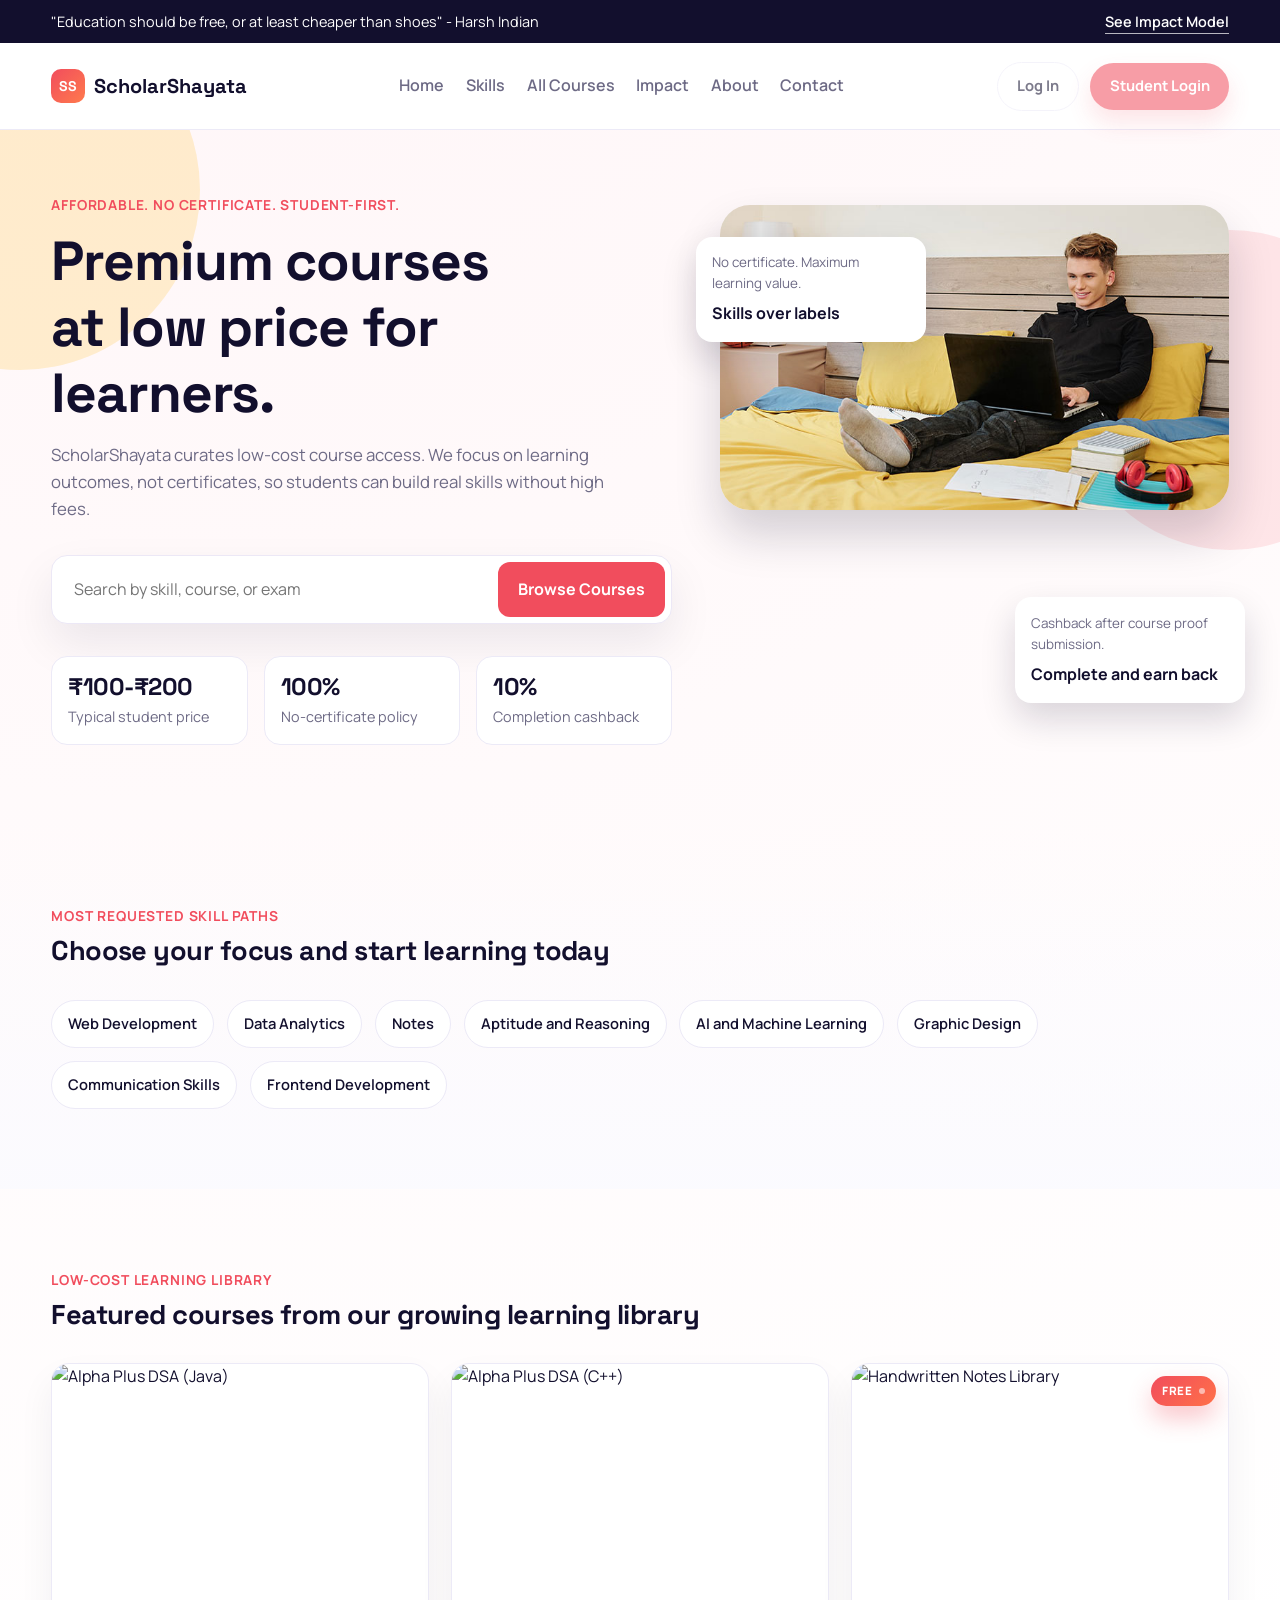
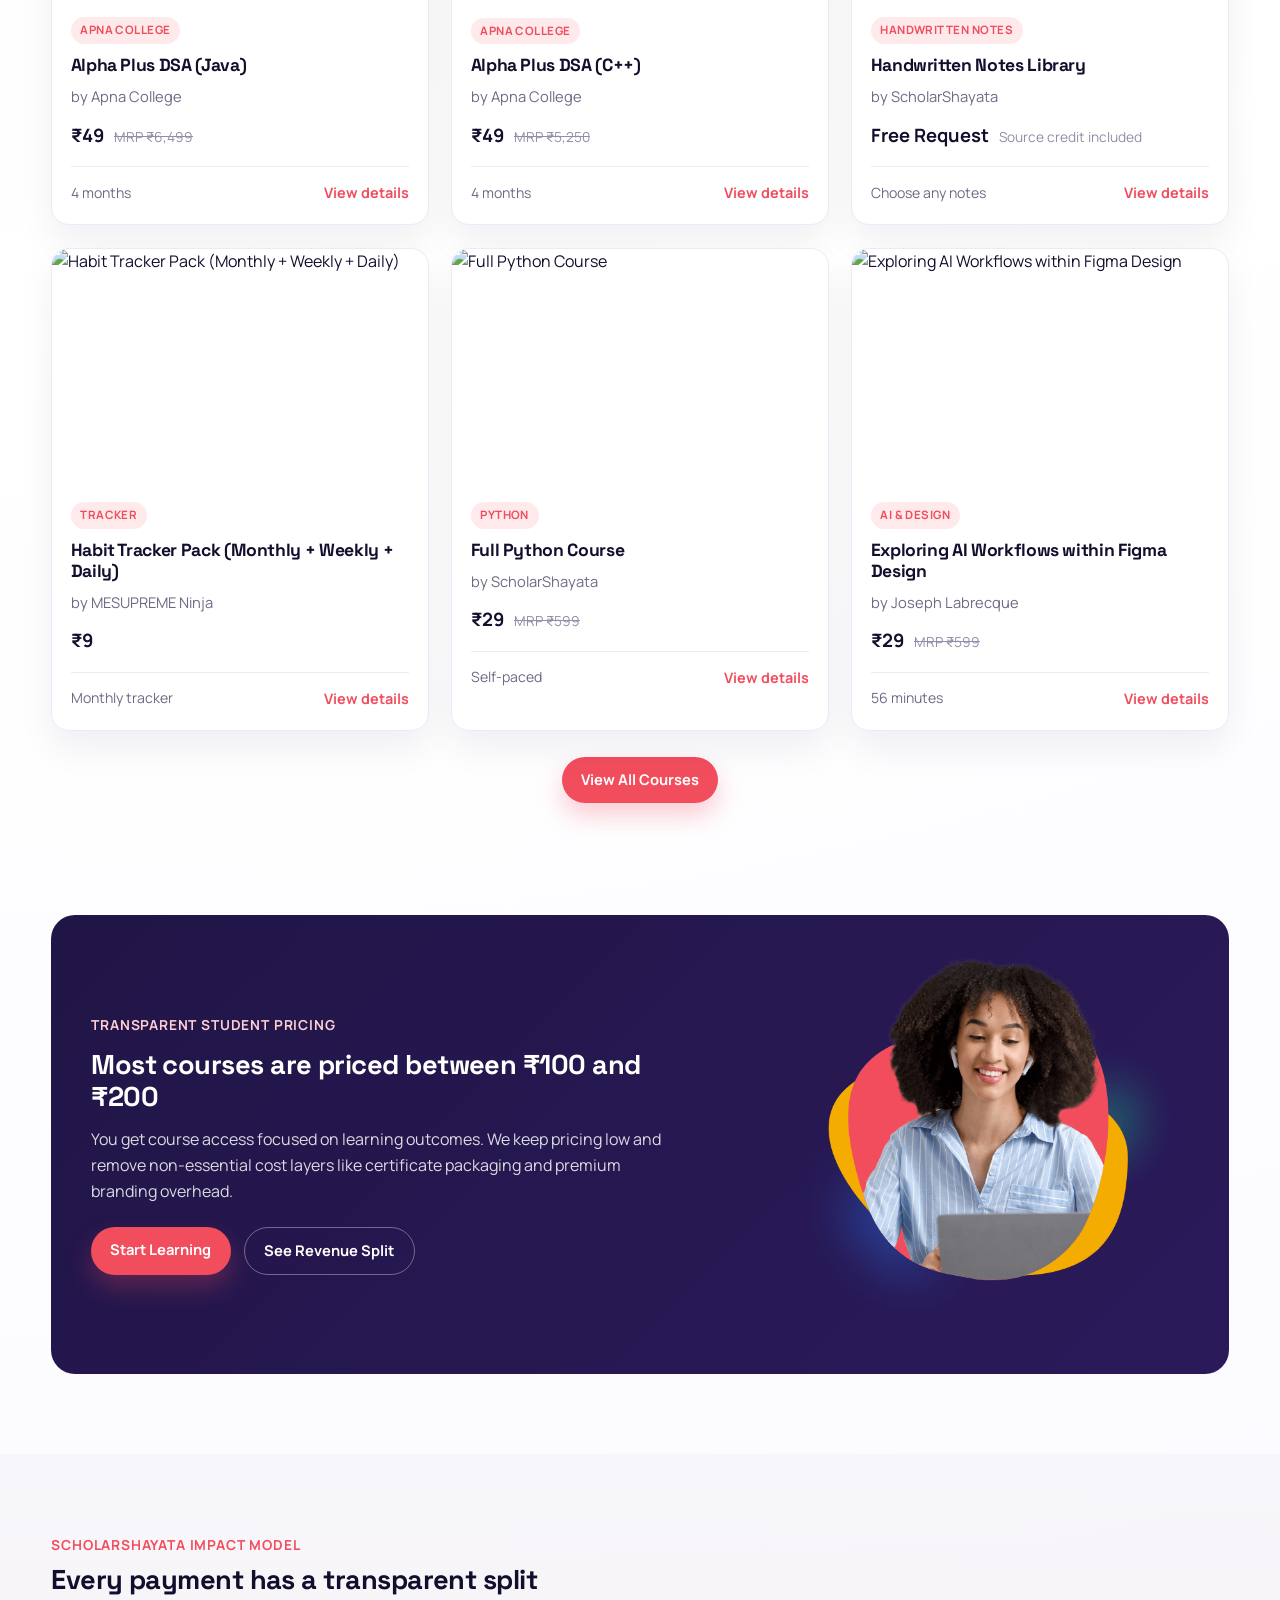
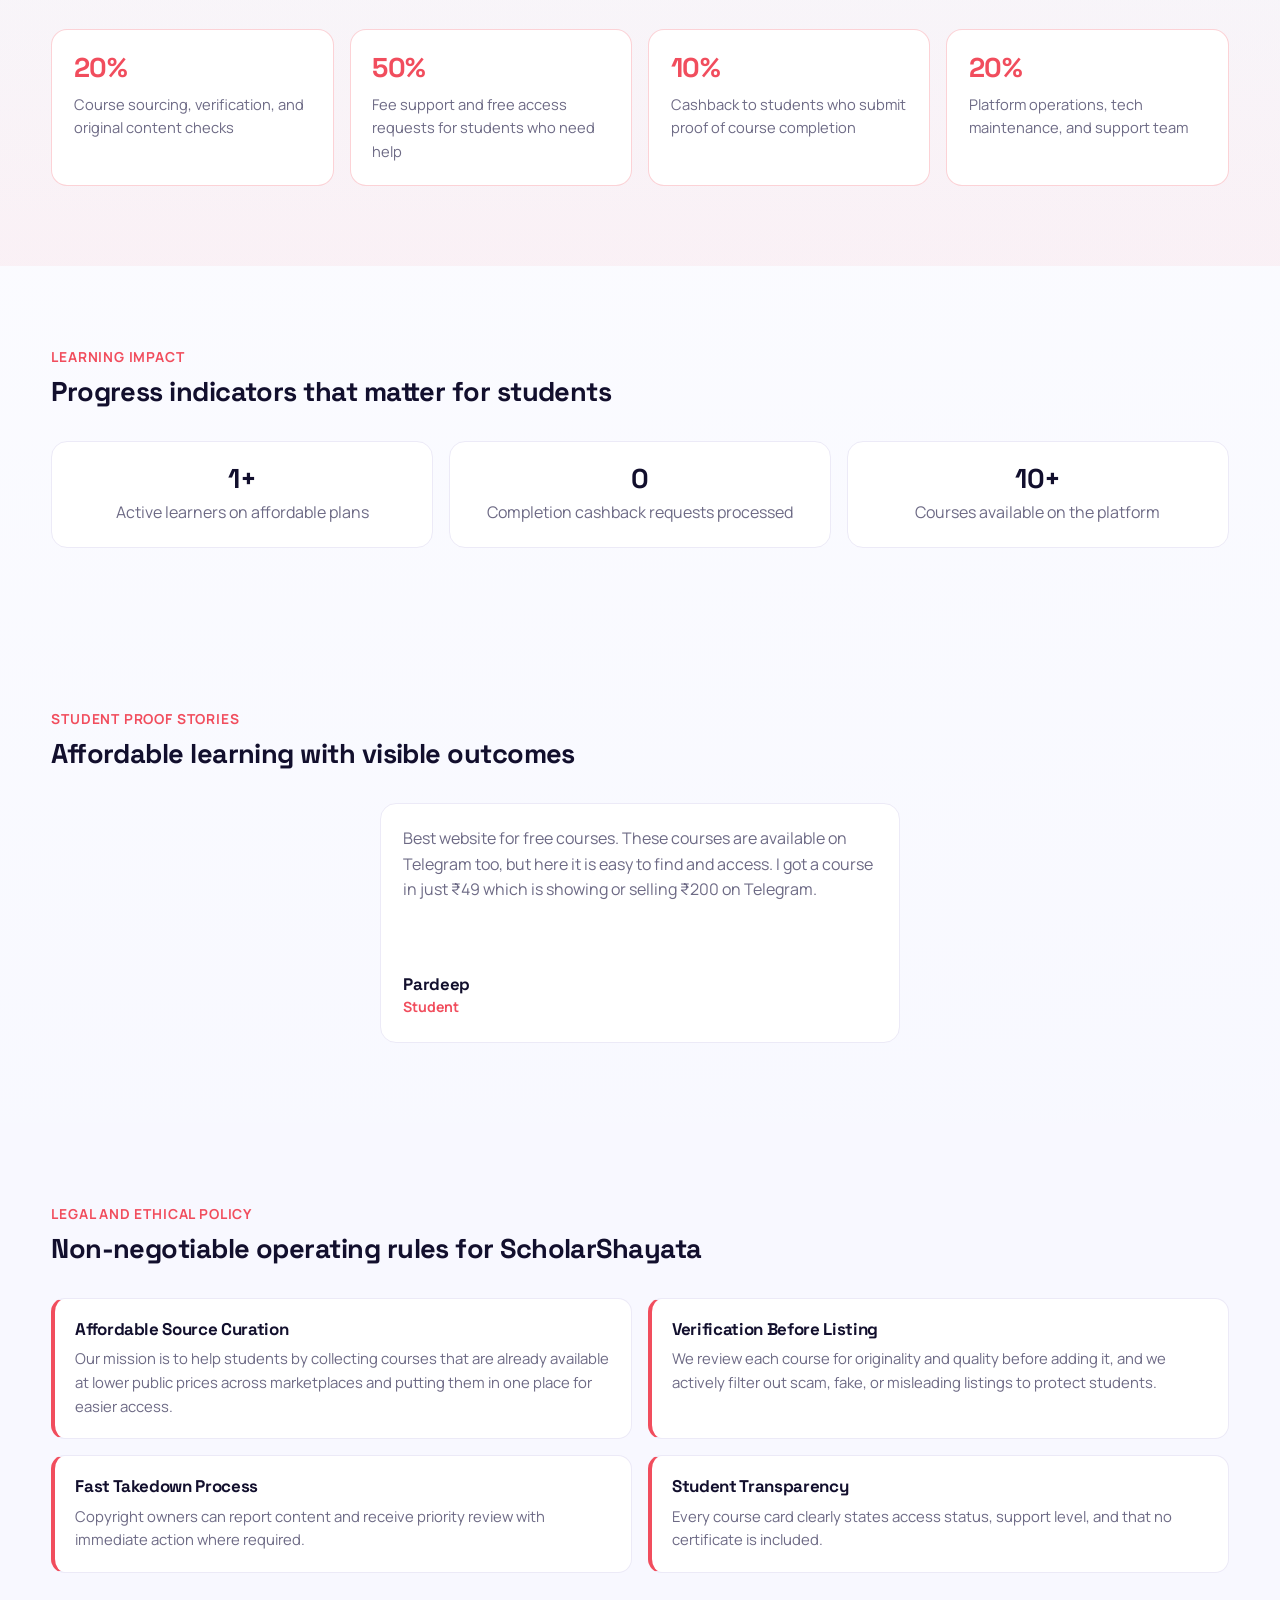
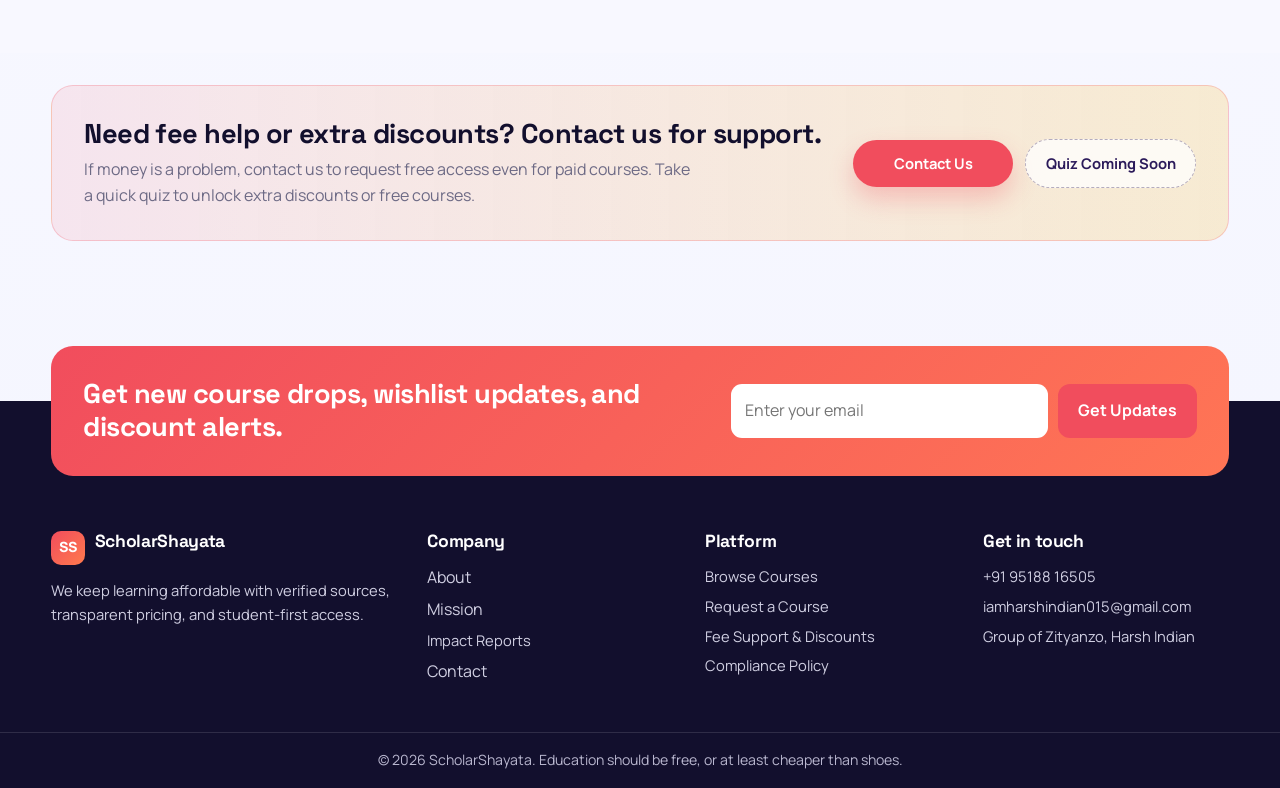
==== commit 6eda6bd5: "Added Handwritten notes & extra features ..." ====
--- a/index.html
+++ b/index.html
@@ -43,7 +43,6 @@
           <a href="#home">Home</a>
           <a href="#categories">Skills</a>
           <a href="courses.html">All Courses</a>
-          <a href="one-to-one.html">1-on-1 Classes</a>
           <a href="#impact">Impact</a>
           <a href="#" data-dialog-open="about-dialog">About</a>
           <a href="#" data-dialog-open="contact-dialog">Contact</a>
@@ -343,7 +342,7 @@
       <section class="newsletter">
         <div class="container newsletter-panel">
           <h2>Get new course drops, wishlist updates, and discount alerts.</h2>
-          <form action="#" method="post">
+          <form action="#" method="post" data-unavailable-form>
             <input
               type="email"
               placeholder="Enter your email"
@@ -641,7 +640,7 @@
           </fieldset>
 
           <label class="form-field" data-contact-field="email">
-            <span>Email Address</span>
+            <span>Email Address * </span>
             <input
               type="email"
               name="email"
--- a/style.css
+++ b/style.css
@@ -1426,6 +1426,65 @@
   width: 18px;
 }
 
+.unavailable-popup[hidden] {
+  display: none;
+}
+
+.unavailable-popup {
+  align-items: center;
+  background: rgba(18, 15, 45, 0.62);
+  display: flex;
+  inset: 0;
+  justify-content: center;
+  padding: 1rem;
+  position: fixed;
+  z-index: 60;
+}
+
+.unavailable-popup-card {
+  background: radial-gradient(circle at top right, #fff4f6 0, #fff 52%, #f7f6ff 100%);
+  border: 1px solid #f0deea;
+  border-radius: 18px;
+  box-shadow: 0 28px 70px rgba(19, 15, 45, 0.26);
+  max-width: 460px;
+  padding: 1.25rem;
+  position: relative;
+  width: min(100%, 460px);
+}
+
+.unavailable-popup-card h2 {
+  font-size: clamp(1.35rem, 4vw, 1.75rem);
+  margin-bottom: 0.45rem;
+  padding-right: 2.2rem;
+}
+
+.unavailable-popup-card p {
+  color: var(--ink-soft);
+  font-size: 0.95rem;
+}
+
+.developer-contact-list {
+  display: grid;
+  gap: 0.35rem;
+  margin-top: 0.85rem;
+}
+
+.developer-contact-list a {
+  background: #fff;
+  border: 1px solid var(--line);
+  border-radius: 10px;
+  color: var(--ink);
+  font-size: 0.88rem;
+  font-weight: 700;
+  overflow-wrap: anywhere;
+  padding: 0.55rem 0.65rem;
+}
+
+.developer-contact-list a:hover {
+  border-color: #ffc5ce;
+  color: var(--accent);
+}
+
 .contact-dialog-card {
   max-height: calc(100vh - 1.2rem);
   max-width: 500px;
@@ -1911,6 +1970,96 @@
   font-weight: 700;
 }
 
+.notes-request-form {
+  display: grid;
+  gap: 0.6rem;
+  margin-top: 0.65rem;
+}
+
+.notes-credit-box {
+  background: #fff8eb;
+  border: 1px solid #ffe0a3;
+  border-radius: 10px;
+  color: #775115;
+  display: grid;
+  gap: 0.12rem;
+  padding: 0.55rem 0.65rem;
+}
+
+.notes-credit-box strong {
+  color: #4d3510;
+  font-size: 0.78rem;
+}
+
+.notes-credit-box span {
+  font-size: 0.72rem;
+  line-height: 1.45;
+}
+
+.notes-picker {
+  border: 0;
+  display: grid;
+  gap: 0.45rem;
+  margin: 0;
+  padding: 0;
+}
+
+.notes-picker legend {
+  color: var(--ink);
+  font-size: 0.84rem;
+  font-weight: 800;
+}
+
+.notes-checkbox-grid {
+  display: grid;
+  gap: 0.45rem;
+  grid-template-columns: repeat(2, minmax(0, 1fr));
+  max-height: 230px;
+  overflow-y: auto;
+  padding-right: 0.15rem;
+}
+
+.note-option {
+  align-items: flex-start;
+  background: #fff;
+  border: 1px solid #e5e1f1;
+  border-radius: 10px;
+  cursor: pointer;
+  display: flex;
+  gap: 0.45rem;
+  min-width: 0;
+  padding: 0.52rem 0.58rem;
+}
+
+.note-option:has(input:checked) {
+  background: #fff4f6;
+  border-color: #ffc5ce;
+}
+
+.note-option input {
+  accent-color: var(--accent);
+  flex: 0 0 auto;
+  margin-top: 0.18rem;
+}
+
+.note-option span {
+  display: grid;
+  gap: 0.12rem;
+  min-width: 0;
+}
+
+.note-option strong {
+  color: var(--ink);
+  font-size: 0.76rem;
+  line-height: 1.25;
+}
+
+.note-option small {
+  color: var(--ink-soft);
+  font-size: 0.66rem;
+  line-height: 1.35;
+}
+
 .free-course-contact {
   margin-top: 0.6rem;
 }
@@ -2341,6 +2490,15 @@
   .payment-summary,
   .payment-method-grid {
     grid-template-columns: 1fr;
+  }
+
+  .notes-checkbox-grid {
+    grid-template-columns: 1fr;
+    max-height: 210px;
+  }
+
+  .unavailable-popup-card {
+    padding: 1rem;
   }
 
   .course-meta-grid {
@@ -2613,106 +2771,4 @@
   .section-cta .ghost-btn {
     width: 100%;
   }
-/* One-to-One Classes Page Styles */
-.feature-card {
-  background: var(--surface);
-  padding: 2rem 1.5rem;
-  border-radius: 12px;
-  border: 1px solid var(--line);
-  text-align: center;
-  transition: transform 0.3s ease, box-shadow 0.3s ease;
-}
-
-.feature-card:hover {
-  transform: translateY(-4px);
-  box-shadow: var(--shadow);
-}
-
-.feature-icon {
-  font-size: 2.5rem;
-  margin-bottom: 1rem;
-}
-
-.feature-card h3 {
-  font-size: 1.1rem;
-  margin-bottom: 0.5rem;
-  color: var(--ink);
-}
-
-.feature-card p {
-  font-size: 0.9rem;
-  color: var(--ink-soft);
-}
-
-.course-features-list {
-  list-style: none;
-  margin: 1rem 0;
-  padding: 0;
-  font-size: 0.85rem;
-  color: var(--ink-soft);
-}
-
-.course-features-list li {
-  padding: 0.25rem 0;
-  display: flex;
-  align-items: flex-start;
-  gap: 0.5rem;
-}
-
-.course-features-list li::before {
-  content: "✓";
-  color: var(--accent);
-  font-weight: bold;
-  flex-shrink: 0;
-}
-
-.course-instructor {
-  font-size: 0.9rem;
-  color: var(--ink-soft);
-  margin-bottom: 0.5rem;
-  font-style: italic;
-}
-
-.course-contact-btn {
-  width: 100%;
-}
-
-/* Responsive adjustments */
-@media (max-width: 768px) {
-  .features-grid {
-    grid-template-columns: repeat(auto-fit, minmax(250px, 1fr)) !important;
-    gap: 1.5rem !important;
-  }
-  
-  .course-grid {
-    grid-template-columns: repeat(auto-fit, minmax(280px, 1fr)) !important;
-    gap: 1.5rem !important;
-  }
-  
-  .feature-card {
-    padding: 1.5rem 1rem;
-  }
-  
-  .courses-hero h1 {
-    font-size: clamp(1.8rem, 5vw, 2.5rem);
-  }
-  
-  .courses-hero .hero-text {
-    font-size: 0.95rem;
-  }
-}
-
-@media (max-width: 480px) {
-  .features-grid {
-    grid-template-columns: 1fr !important;
-  }
-  
-  .course-grid {
-    grid-template-columns: 1fr !important;
-  }
-  
-  .section-cta div {
-    padding: 0 1rem;
-  }
-}
-}
+}
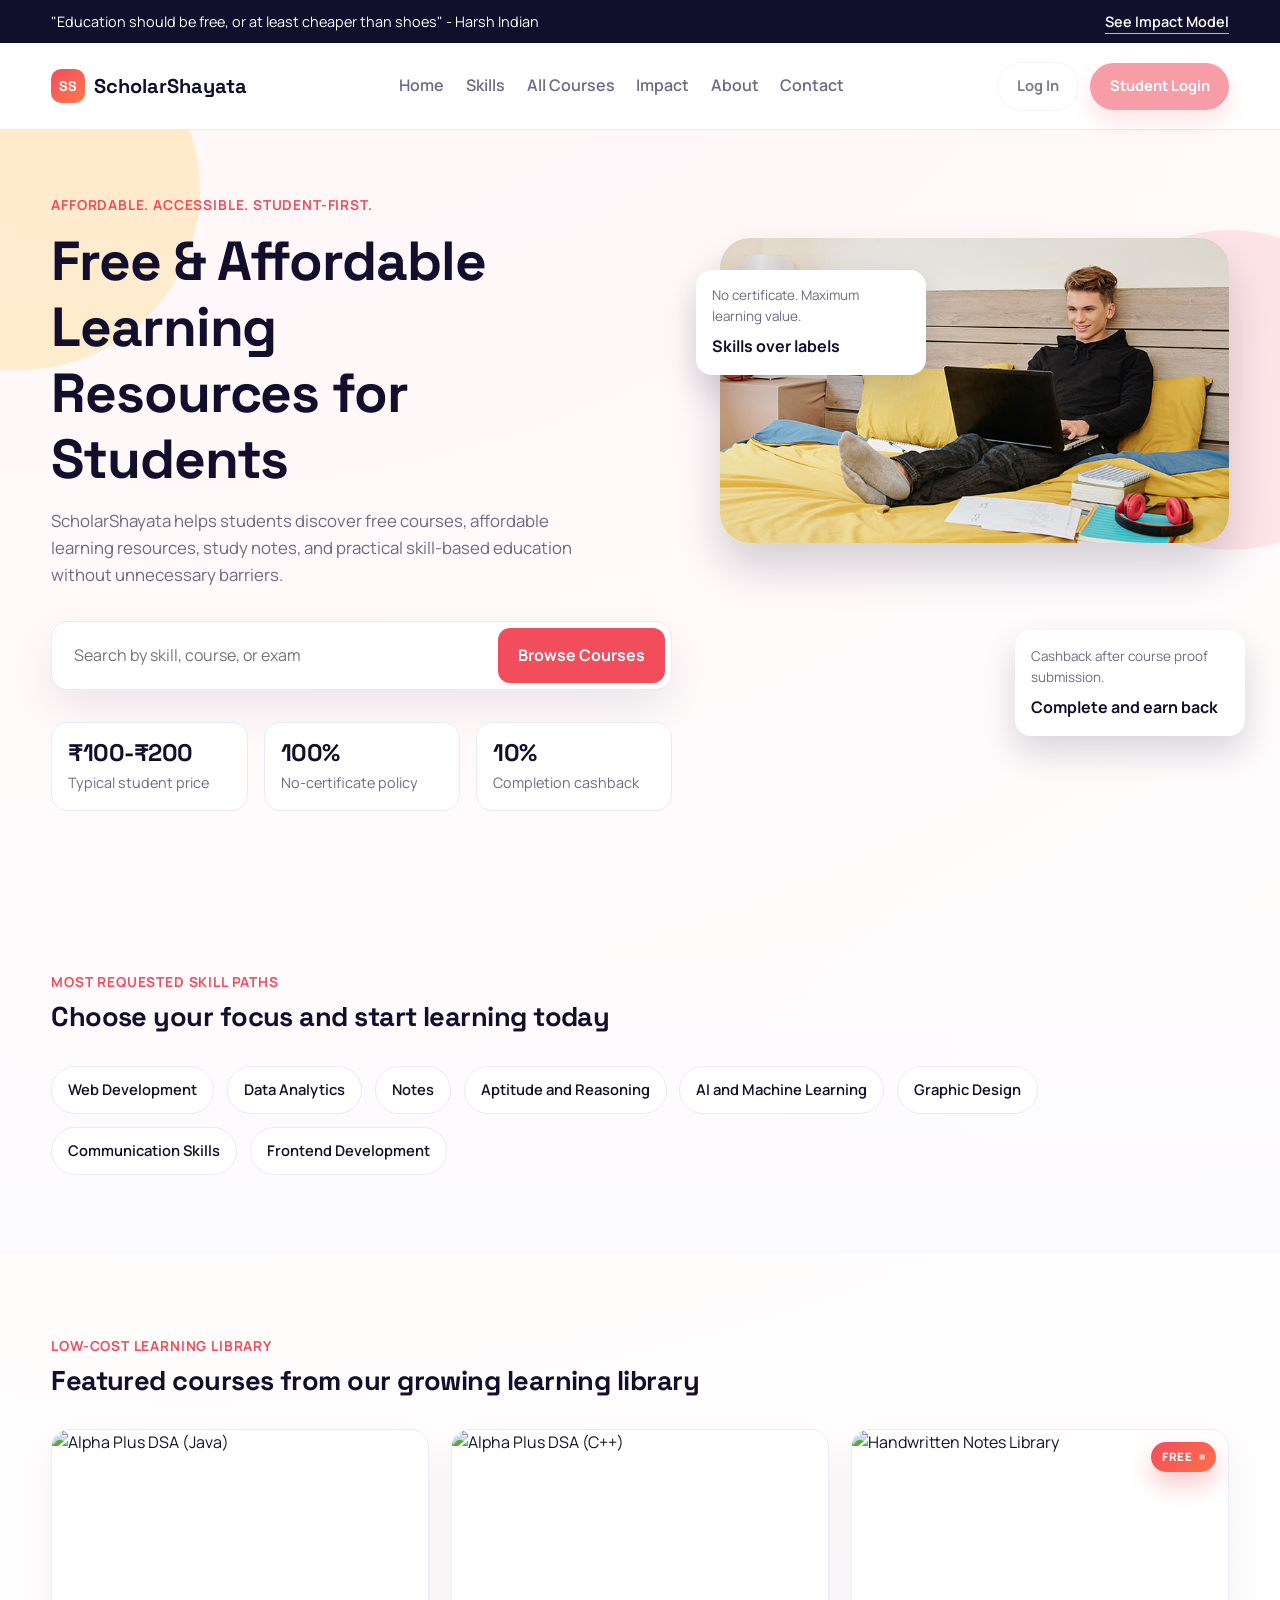
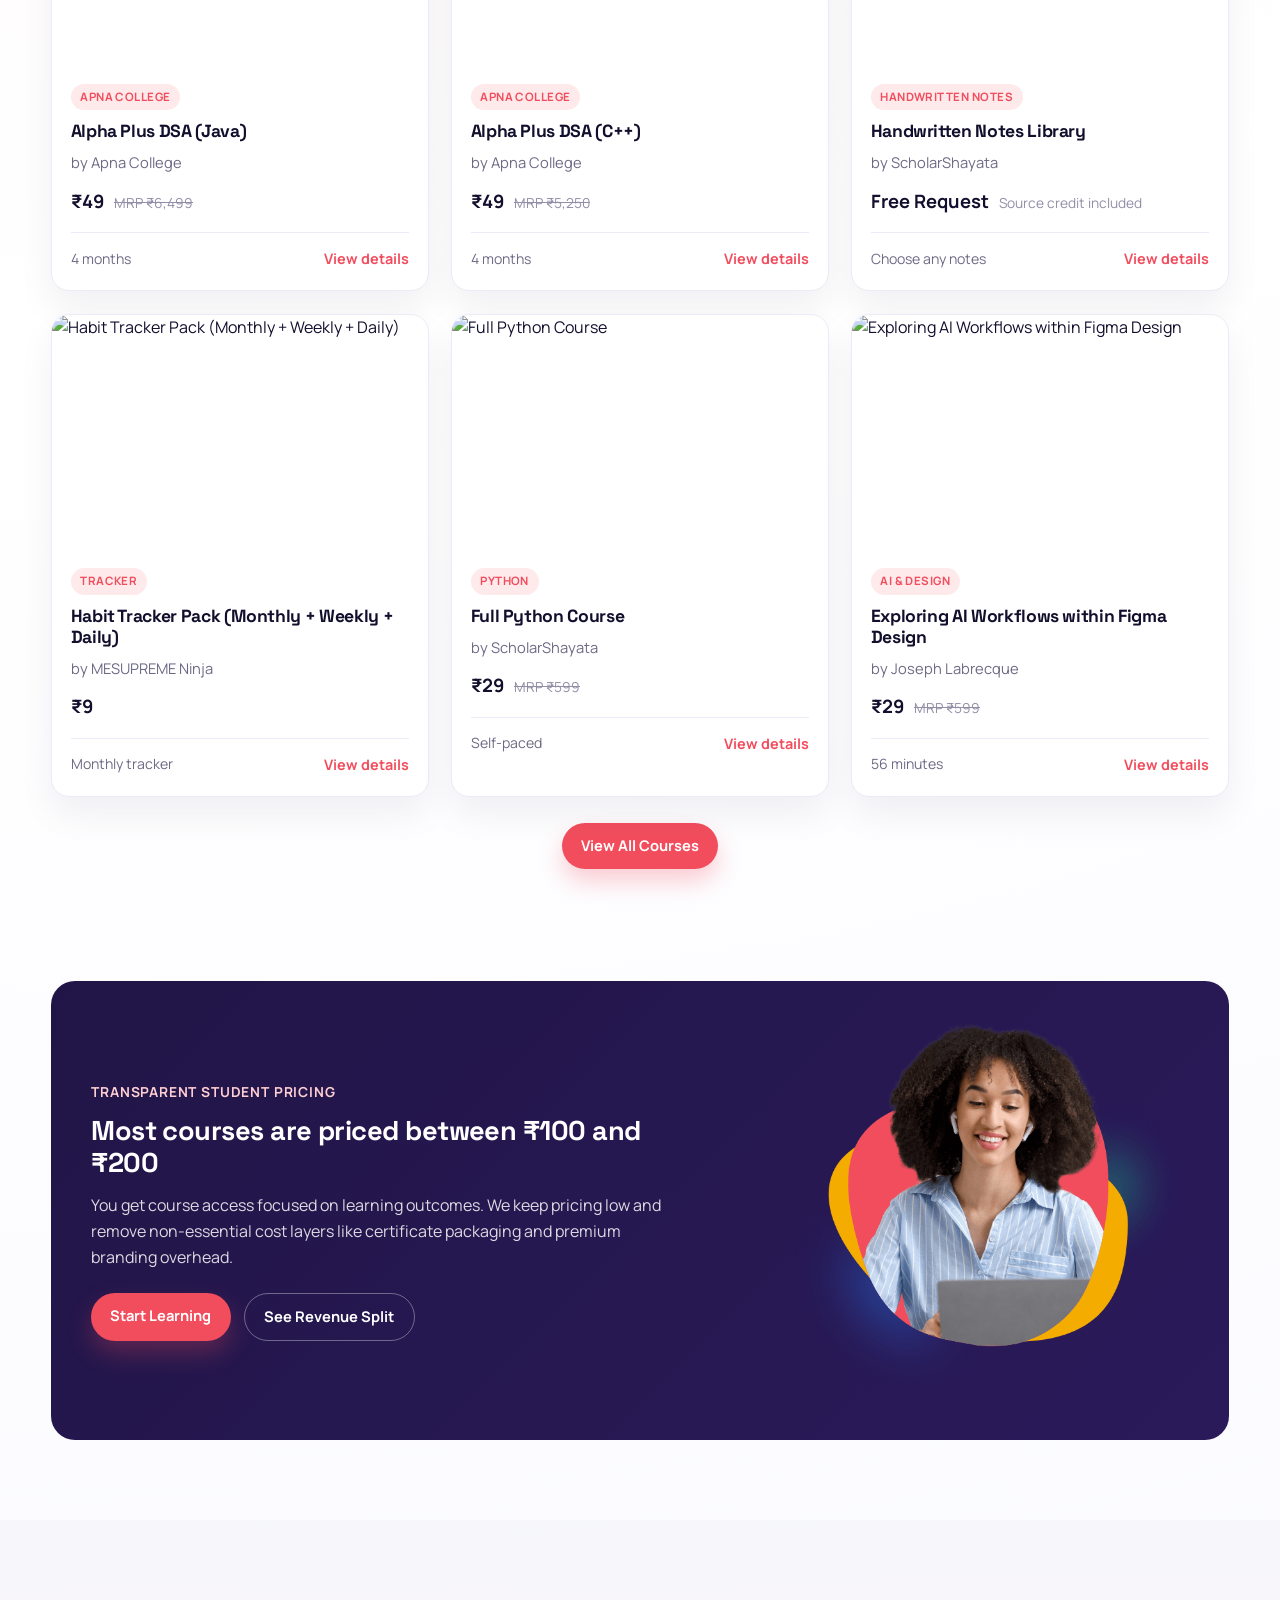
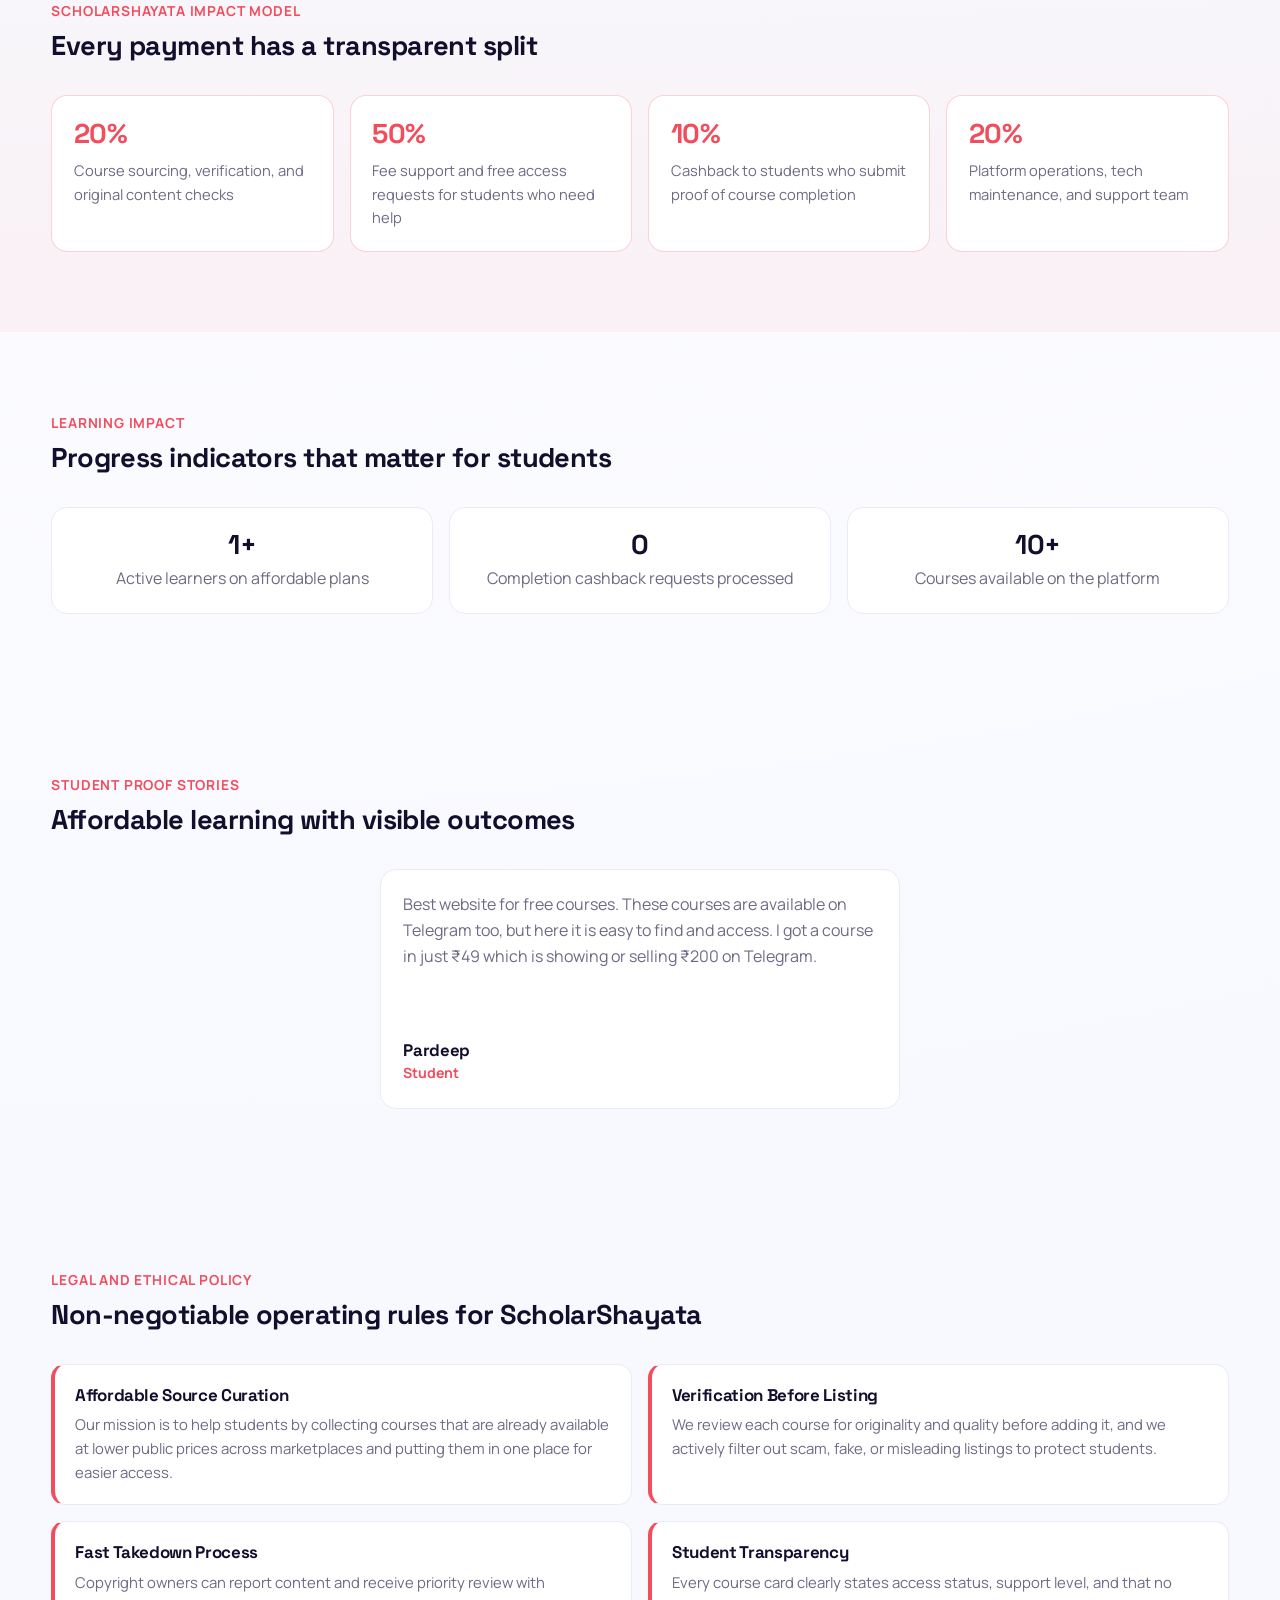
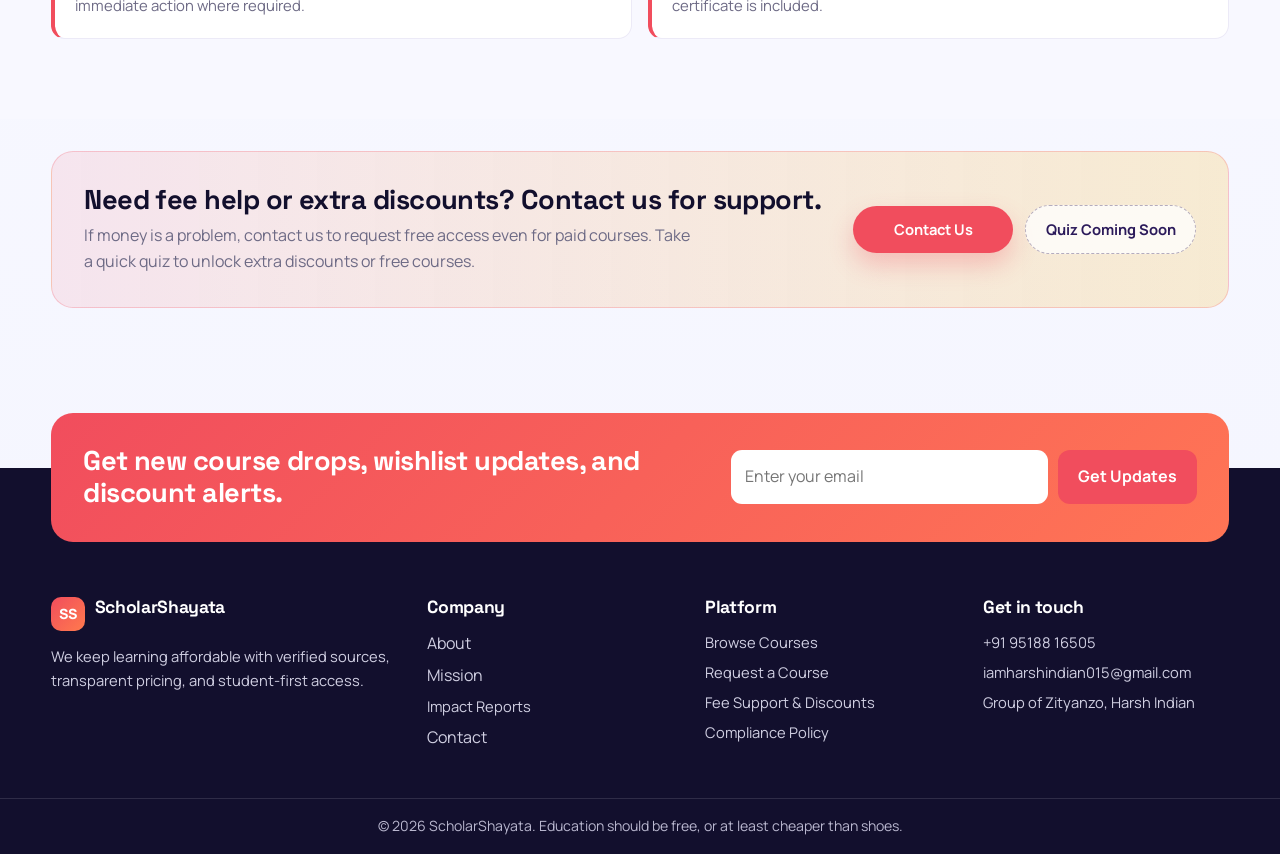
==== commit 4b7be44c: "Added Metatags for SEO optimization" ====
--- a/index.html
+++ b/index.html
@@ -1,9 +1,81 @@
 ﻿<!doctype html>
 <html lang="en">
   <head>
+    
     <meta charset="UTF-8" />
     <meta name="viewport" content="width=device-width, initial-scale=1.0" />
-    <title>ScholarShayata | Affordable No-Certificate Learning</title>
+    <title> ScholarShayata | Affordable & Free Courses for Students</title>
+    <meta
+    name="description"
+    content="ScholarShayata is a student-first learning platform for discovering free and affordable courses, study notes, skill-based learning resources, and practical education."
+  />
+
+  <meta
+    name="keywords"
+    content="ScholarShayata, free courses, affordable courses, student learning platform, online courses, study notes, affordable learning, skill development, free learning resources, student resources"
+  />
+
+  <meta name="author" content="ScholarShayata" />
+
+  <meta name="robots" content="index, follow" />
+
+  <link
+    rel="canonical"
+    href="https://harshxindian.github.io/ScholarShayata/"
+  />
+
+  <!-- Open Graph -->
+  <meta
+    property="og:type"
+    content="website"
+  />
+
+  <meta
+    property="og:title"
+    content="ScholarShayata | Affordable & Free Learning for Students"
+  />
+
+  <meta
+    property="og:description"
+    content="Discover free and affordable courses, study notes and practical learning resources with ScholarShayata."
+  />
+
+  <meta
+    property="og:url"
+    content="https://harshxindian.github.io/ScholarShayata/"
+  />
+
+  <meta
+    property="og:site_name"
+    content="ScholarShayata"
+  />
+
+  <meta
+    property="og:image"
+    content="https://harshxindian.github.io/ScholarShayata/assets/images/og-image.jpg"
+  />
+
+  <!-- Twitter / X -->
+  <meta
+    name="twitter:card"
+    content="summary_large_image"
+  />
+
+  <meta
+    name="twitter:title"
+    content="ScholarShayata | Affordable & Free Learning for Students"
+  />
+
+  <meta
+    name="twitter:description"
+    content="Free and affordable learning resources, courses and study materials for students."
+  />
+
+  <meta
+    name="twitter:image"
+    content="https://harshxindian.github.io/ScholarShayata/assets/images/og-image.jpg"
+  />
+
     <link rel="preconnect" href="https://fonts.googleapis.com" />
     <link rel="preconnect" href="https://fonts.gstatic.com" crossorigin />
     <link
@@ -63,13 +135,19 @@
       <section class="hero section" id="home">
         <div class="container hero-grid">
           <div class="hero-copy">
-            <p class="eyebrow">Affordable. No certificate. Student-first.</p>
-            <h1>Premium courses at low price for learners.</h1>
-            <p class="hero-text">
-              ScholarShayata curates low-cost course access. We focus on
-              learning outcomes, not certificates, so students can build real
-              skills without high fees.
-            </p>
+            <p class="eyebrow">
+  Affordable. Accessible. Student-first.
+</p>
+
+<h1>
+  Free & Affordable Learning Resources for Students
+</h1>
+
+<p class="hero-text">
+  ScholarShayata helps students discover free courses, affordable learning
+  resources, study notes, and practical skill-based education without
+  unnecessary barriers.
+</p>
 
             <form class="search-box" action="courses.html" method="get">
               <input
@@ -756,5 +834,16 @@
     <script src="https://cdn.jsdelivr.net/npm/@emailjs/browser@4/dist/email.min.js"></script>
     <script src="https://cdn.jsdelivr.net/npm/qrcodejs@1.0.0/qrcode.min.js"></script>
     <script src="script.js"></script>
+    <script type="application/ld+json">
+{
+  "@context": "https://schema.org",
+  "@type": "Organization",
+  "name": "ScholarShayata",
+  "url": "https://harshxindian.github.io/ScholarShayata/",
+  "logo": "https://harshxindian.github.io/ScholarShayata/assets/images/logo.png",
+  "description": "ScholarShayata is a student-first learning platform focused on affordable and accessible education.",
+  "email": "iamharshindian015@gmail.com"
+}
+</script>
   </body>
 </html>
--- a/style.css
+++ b/style.css
@@ -23,7 +23,12 @@
 }
 
 body {
-  background: radial-gradient(circle at 15% -10%, #fff4f6 0, #fff 40%, #f4f5ff 100%);
+  background: radial-gradient(
+    circle at 15% -10%,
+    #fff4f6 0,
+    #fff 40%,
+    #f4f5ff 100%
+  );
   color: var(--ink);
   font-family: var(--font-main);
   line-height: 1.6;
@@ -187,7 +192,10 @@
   font-weight: 700;
   justify-content: center;
   padding: 0.72rem 1.2rem;
-  transition: transform 0.2s ease, box-shadow 0.2s ease, color 0.2s ease,
+  transition:
+    transform 0.2s ease,
+    box-shadow 0.2s ease,
+    color 0.2s ease,
     background-color 0.2s ease;
 }
 
@@ -475,7 +483,9 @@
   box-shadow: 0 18px 36px rgba(18, 15, 45, 0.06);
   overflow: hidden;
   position: relative;
-  transition: transform 0.2s ease, box-shadow 0.2s ease;
+  transition:
+    transform 0.2s ease,
+    box-shadow 0.2s ease;
 }
 
 .course-card:hover {
@@ -556,7 +566,11 @@
 
 .course-card.placeholder .placeholder-media {
   aspect-ratio: 16 / 10;
-  background: linear-gradient(120deg, rgba(241, 77, 93, 0.18), rgba(255, 255, 255, 0));
+  background: linear-gradient(
+    120deg,
+    rgba(241, 77, 93, 0.18),
+    rgba(255, 255, 255, 0)
+  );
   overflow: hidden;
   width: 100%;
 }
@@ -565,8 +579,12 @@
   content: "";
   position: absolute;
   inset: 0;
-  background:
-    linear-gradient(120deg, rgba(255, 255, 255, 0) 0%, rgba(255, 255, 255, 0.6) 45%, rgba(255, 255, 255, 0) 90%);
+  background: linear-gradient(
+    120deg,
+    rgba(255, 255, 255, 0) 0%,
+    rgba(255, 255, 255, 0.6) 45%,
+    rgba(255, 255, 255, 0) 90%
+  );
   transform: translateX(-120%);
   animation: placeholderSweep 2.8s ease-in-out infinite;
 }
@@ -889,7 +907,11 @@
 }
 
 .model {
-  background: linear-gradient(180deg, rgba(18, 15, 45, 0.02), rgba(241, 77, 93, 0.06));
+  background: linear-gradient(
+    180deg,
+    rgba(18, 15, 45, 0.02),
+    rgba(241, 77, 93, 0.06)
+  );
 }
 
 .breakdown-grid {
@@ -1036,7 +1058,11 @@
 
 .quiz-panel {
   align-items: center;
-  background: linear-gradient(90deg, rgba(241, 77, 93, 0.1), rgba(255, 182, 6, 0.18));
+  background: linear-gradient(
+    90deg,
+    rgba(241, 77, 93, 0.1),
+    rgba(255, 182, 6, 0.18)
+  );
   border: 1px solid rgba(241, 77, 93, 0.24);
   border-radius: 22px;
   display: grid;
@@ -1442,7 +1468,12 @@
 }
 
 .unavailable-popup-card {
-  background: radial-gradient(circle at top right, #fff4f6 0, #fff 52%, #f7f6ff 100%);
+  background: radial-gradient(
+    circle at top right,
+    #fff4f6 0,
+    #fff 52%,
+    #f7f6ff 100%
+  );
   border: 1px solid #f0deea;
   border-radius: 18px;
   box-shadow: 0 28px 70px rgba(19, 15, 45, 0.26);
@@ -1594,7 +1625,12 @@
 }
 
 .course-details-dialog-card {
-  background: radial-gradient(circle at top right, #fff7f8 0, #fff 45%, #f7f6ff 100%);
+  background: radial-gradient(
+    circle at top right,
+    #fff7f8 0,
+    #fff 45%,
+    #f7f6ff 100%
+  );
   border: 1px solid #f0deea;
   box-shadow: 0 28px 70px rgba(19, 15, 45, 0.26);
   display: flex;
@@ -1619,8 +1655,16 @@
 .course-wizard {
   --wizard-step: 0;
   background:
-    radial-gradient(circle at 0% 0%, rgba(241, 77, 93, 0.18) 0, transparent 42%),
-    radial-gradient(circle at 100% 100%, rgba(92, 74, 172, 0.14) 0, transparent 45%),
+    radial-gradient(
+      circle at 0% 0%,
+      rgba(241, 77, 93, 0.18) 0,
+      transparent 42%
+    ),
+    radial-gradient(
+      circle at 100% 100%,
+      rgba(92, 74, 172, 0.14) 0,
+      transparent 45%
+    ),
     #fff;
   border: 1px solid #ecdced;
   border-radius: 18px;
@@ -1716,7 +1760,11 @@
 }
 
 .course-step-label.active {
-  background: linear-gradient(180deg, rgba(241, 77, 93, 0.16), rgba(255, 255, 255, 0.96));
+  background: linear-gradient(
+    180deg,
+    rgba(241, 77, 93, 0.16),
+    rgba(255, 255, 255, 0.96)
+  );
   border-color: #ffc8d2;
   box-shadow: 0 10px 18px rgba(241, 77, 93, 0.14);
   color: var(--accent-dark);
@@ -1907,7 +1955,11 @@
 }
 
 .course-savings {
-  background: linear-gradient(90deg, rgba(241, 77, 93, 0.16), rgba(255, 188, 128, 0.24));
+  background: linear-gradient(
+    90deg,
+    rgba(241, 77, 93, 0.16),
+    rgba(255, 188, 128, 0.24)
+  );
   border-radius: 10px;
   color: #af2140;
   font-size: 0.72rem;
@@ -2247,7 +2299,11 @@
 }
 
 .payment-method.active {
-  background: linear-gradient(180deg, rgba(241, 77, 93, 0.14), rgba(255, 255, 255, 0.95));
+  background: linear-gradient(
+    180deg,
+    rgba(241, 77, 93, 0.14),
+    rgba(255, 255, 255, 0.95)
+  );
   border-color: #ffc5cf;
   color: #ba2d45;
 }
